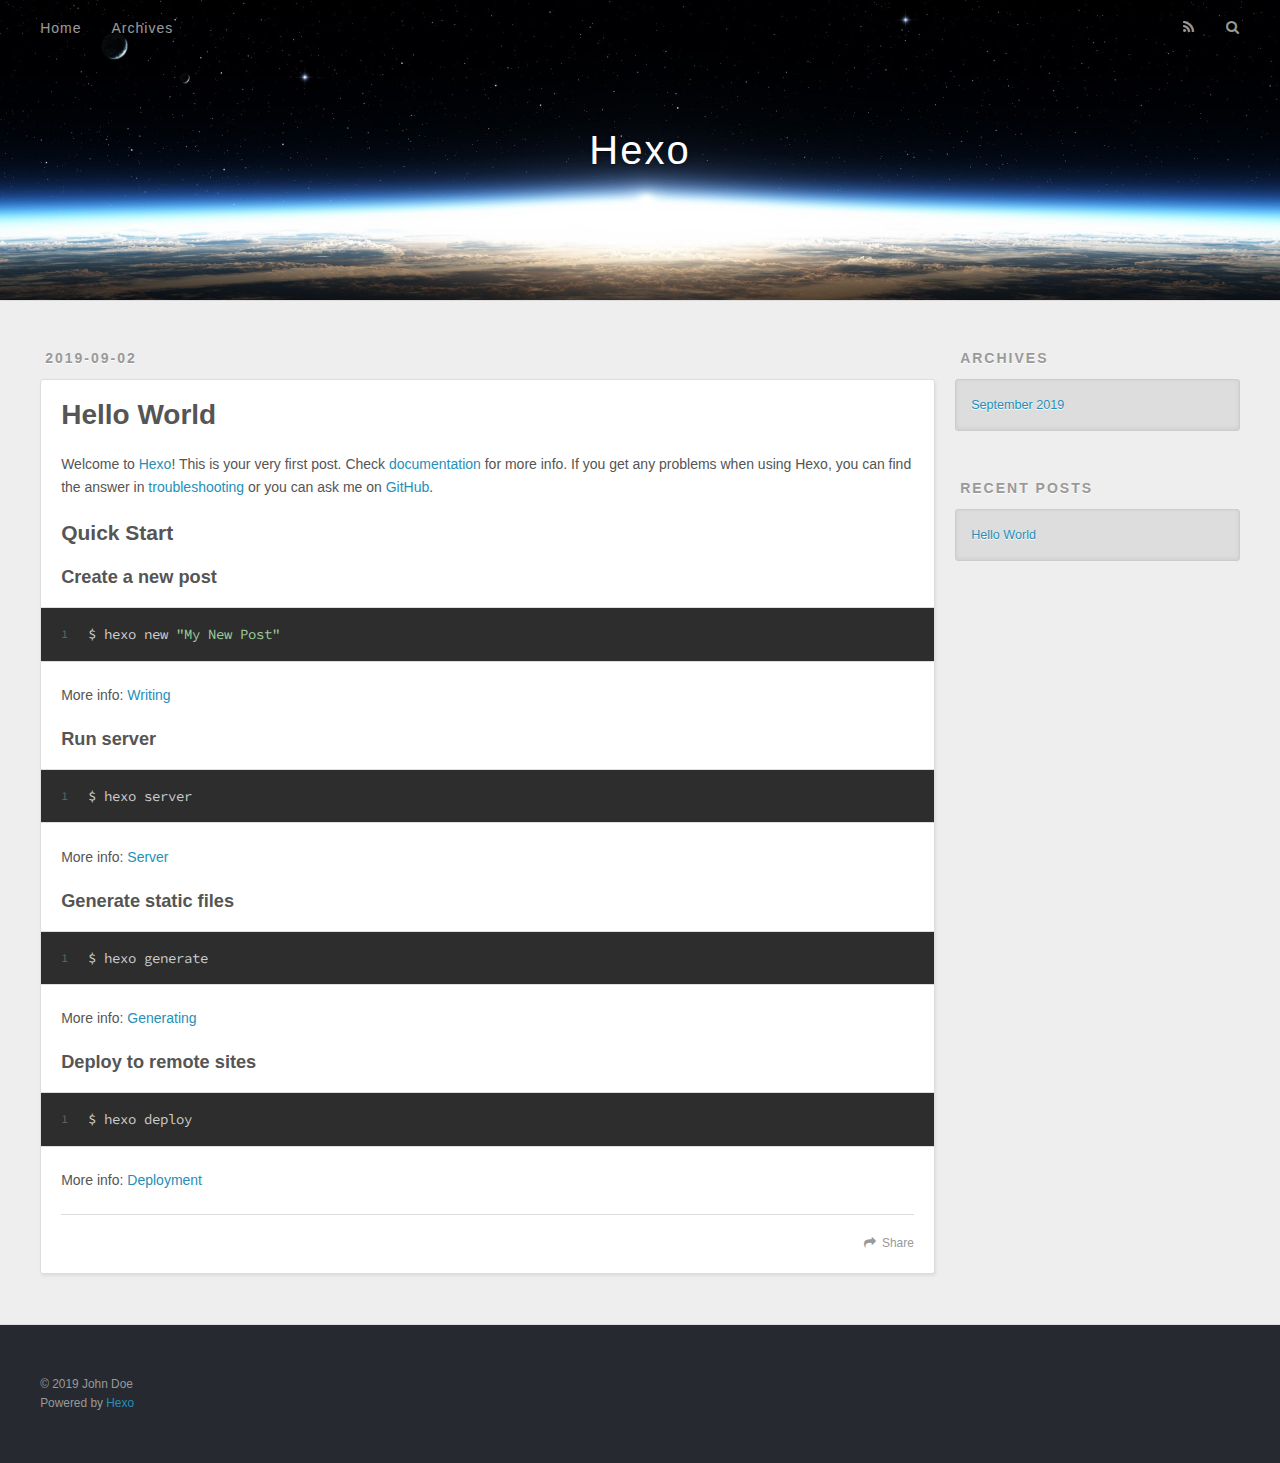
==== index.html @ 30948c0e "Site updated: 2019-09-02 19:49:23" ====
<!DOCTYPE html>
<html>
<head><meta name="generator" content="Hexo 3.9.0">
  <meta charset="utf-8">
  

  
  <title>Hexo</title>
  <meta name="viewport" content="width=device-width, initial-scale=1, maximum-scale=1">
  <meta property="og:type" content="website">
<meta property="og:title" content="Hexo">
<meta property="og:url" content="http://yoursite.com/index.html">
<meta property="og:site_name" content="Hexo">
<meta property="og:locale" content="en">
<meta name="twitter:card" content="summary">
<meta name="twitter:title" content="Hexo">
  
    <link rel="alternate" href="/atom.xml" title="Hexo" type="application/atom+xml">
  
  
    <link rel="icon" href="/favicon.png">
  
  
    <link href="//fonts.googleapis.com/css?family=Source+Code+Pro" rel="stylesheet" type="text/css">
  
  <link rel="stylesheet" href="/css/style.css">
</head>
</html>
<body>
  <div id="container">
    <div id="wrap">
      <header id="header">
  <div id="banner"></div>
  <div id="header-outer" class="outer">
    <div id="header-title" class="inner">
      <h1 id="logo-wrap">
        <a href="/" id="logo">Hexo</a>
      </h1>
      
    </div>
    <div id="header-inner" class="inner">
      <nav id="main-nav">
        <a id="main-nav-toggle" class="nav-icon"></a>
        
          <a class="main-nav-link" href="/">Home</a>
        
          <a class="main-nav-link" href="/archives">Archives</a>
        
      </nav>
      <nav id="sub-nav">
        
          <a id="nav-rss-link" class="nav-icon" href="/atom.xml" title="RSS Feed"></a>
        
        <a id="nav-search-btn" class="nav-icon" title="Search"></a>
      </nav>
      <div id="search-form-wrap">
        <form action="//google.com/search" method="get" accept-charset="UTF-8" class="search-form"><input type="search" name="q" class="search-form-input" placeholder="Search"><button type="submit" class="search-form-submit">&#xF002;</button><input type="hidden" name="sitesearch" value="http://yoursite.com"></form>
      </div>
    </div>
  </div>
</header>
      <div class="outer">
        <section id="main">
  
    <article id="post-hello-world" class="article article-type-post" itemscope itemprop="blogPost">
  <div class="article-meta">
    <a href="/2019/09/02/hello-world/" class="article-date">
  <time datetime="2019-09-02T10:36:34.438Z" itemprop="datePublished">2019-09-02</time>
</a>
    
  </div>
  <div class="article-inner">
    
    
      <header class="article-header">
        
  
    <h1 itemprop="name">
      <a class="article-title" href="/2019/09/02/hello-world/">Hello World</a>
    </h1>
  

      </header>
    
    <div class="article-entry" itemprop="articleBody">
      
        <p>Welcome to <a href="https://hexo.io/" target="_blank" rel="noopener">Hexo</a>! This is your very first post. Check <a href="https://hexo.io/docs/" target="_blank" rel="noopener">documentation</a> for more info. If you get any problems when using Hexo, you can find the answer in <a href="https://hexo.io/docs/troubleshooting.html" target="_blank" rel="noopener">troubleshooting</a> or you can ask me on <a href="https://github.com/hexojs/hexo/issues" target="_blank" rel="noopener">GitHub</a>.</p>
<h2 id="Quick-Start"><a href="#Quick-Start" class="headerlink" title="Quick Start"></a>Quick Start</h2><h3 id="Create-a-new-post"><a href="#Create-a-new-post" class="headerlink" title="Create a new post"></a>Create a new post</h3><figure class="highlight bash"><table><tr><td class="gutter"><pre><span class="line">1</span><br></pre></td><td class="code"><pre><span class="line">$ hexo new <span class="string">"My New Post"</span></span><br></pre></td></tr></table></figure>

<p>More info: <a href="https://hexo.io/docs/writing.html" target="_blank" rel="noopener">Writing</a></p>
<h3 id="Run-server"><a href="#Run-server" class="headerlink" title="Run server"></a>Run server</h3><figure class="highlight bash"><table><tr><td class="gutter"><pre><span class="line">1</span><br></pre></td><td class="code"><pre><span class="line">$ hexo server</span><br></pre></td></tr></table></figure>

<p>More info: <a href="https://hexo.io/docs/server.html" target="_blank" rel="noopener">Server</a></p>
<h3 id="Generate-static-files"><a href="#Generate-static-files" class="headerlink" title="Generate static files"></a>Generate static files</h3><figure class="highlight bash"><table><tr><td class="gutter"><pre><span class="line">1</span><br></pre></td><td class="code"><pre><span class="line">$ hexo generate</span><br></pre></td></tr></table></figure>

<p>More info: <a href="https://hexo.io/docs/generating.html" target="_blank" rel="noopener">Generating</a></p>
<h3 id="Deploy-to-remote-sites"><a href="#Deploy-to-remote-sites" class="headerlink" title="Deploy to remote sites"></a>Deploy to remote sites</h3><figure class="highlight bash"><table><tr><td class="gutter"><pre><span class="line">1</span><br></pre></td><td class="code"><pre><span class="line">$ hexo deploy</span><br></pre></td></tr></table></figure>

<p>More info: <a href="https://hexo.io/docs/deployment.html" target="_blank" rel="noopener">Deployment</a></p>

      
    </div>
    <footer class="article-footer">
      <a data-url="http://yoursite.com/2019/09/02/hello-world/" data-id="ck02cckjl0000vgx8vgovdiu9" class="article-share-link">Share</a>
      
      
    </footer>
  </div>
  
</article>


  


</section>
        
          <aside id="sidebar">
  
    

  
    

  
    
  
    
  <div class="widget-wrap">
    <h3 class="widget-title">Archives</h3>
    <div class="widget">
      <ul class="archive-list"><li class="archive-list-item"><a class="archive-list-link" href="/archives/2019/09/">September 2019</a></li></ul>
    </div>
  </div>


  
    
  <div class="widget-wrap">
    <h3 class="widget-title">Recent Posts</h3>
    <div class="widget">
      <ul>
        
          <li>
            <a href="/2019/09/02/hello-world/">Hello World</a>
          </li>
        
      </ul>
    </div>
  </div>

  
</aside>
        
      </div>
      <footer id="footer">
  
  <div class="outer">
    <div id="footer-info" class="inner">
      &copy; 2019 John Doe<br>
      Powered by <a href="http://hexo.io/" target="_blank">Hexo</a>
    </div>
  </div>
</footer>
    </div>
    <nav id="mobile-nav">
  
    <a href="/" class="mobile-nav-link">Home</a>
  
    <a href="/archives" class="mobile-nav-link">Archives</a>
  
</nav>
    

<script src="//ajax.googleapis.com/ajax/libs/jquery/2.0.3/jquery.min.js"></script>


  <link rel="stylesheet" href="/fancybox/jquery.fancybox.css">
  <script src="/fancybox/jquery.fancybox.pack.js"></script>


<script src="/js/script.js"></script>



  </div>
</body>
</html>
---- css/style.css ----
body {
  width: 100%;
}
body:before,
body:after {
  content: "";
  display: table;
}
body:after {
  clear: both;
}
html,
body,
div,
span,
applet,
object,
iframe,
h1,
h2,
h3,
h4,
h5,
h6,
p,
blockquote,
pre,
a,
abbr,
acronym,
address,
big,
cite,
code,
del,
dfn,
em,
img,
ins,
kbd,
q,
s,
samp,
small,
strike,
strong,
sub,
sup,
tt,
var,
dl,
dt,
dd,
ol,
ul,
li,
fieldset,
form,
label,
legend,
table,
caption,
tbody,
tfoot,
thead,
tr,
th,
td {
  margin: 0;
  padding: 0;
  border: 0;
  outline: 0;
  font-weight: inherit;
  font-style: inherit;
  font-family: inherit;
  font-size: 100%;
  vertical-align: baseline;
}
body {
  line-height: 1;
  color: #000;
  background: #fff;
}
ol,
ul {
  list-style: none;
}
table {
  border-collapse: separate;
  border-spacing: 0;
  vertical-align: middle;
}
caption,
th,
td {
  text-align: left;
  font-weight: normal;
  vertical-align: middle;
}
a img {
  border: none;
}
input,
button {
  margin: 0;
  padding: 0;
}
input::-moz-focus-inner,
button::-moz-focus-inner {
  border: 0;
  padding: 0;
}
@font-face {
  font-family: FontAwesome;
  font-style: normal;
  font-weight: normal;
  src: url("fonts/fontawesome-webfont.eot?v=#4.0.3");
  src: url("fonts/fontawesome-webfont.eot?#iefix&v=#4.0.3") format("embedded-opentype"), url("fonts/fontawesome-webfont.woff?v=#4.0.3") format("woff"), url("fonts/fontawesome-webfont.ttf?v=#4.0.3") format("truetype"), url("fonts/fontawesome-webfont.svg#fontawesomeregular?v=#4.0.3") format("svg");
}
html,
body,
#container {
  height: 100%;
}
body {
  background: #eee;
  font: 14px -apple-system, BlinkMacSystemFont, "Segoe UI", "Roboto", "Oxygen", "Ubuntu", "Cantarell", "Fira Sans", "Droid Sans", "Helvetica Neue", sans-serif;
  -webkit-text-size-adjust: 100%;
}
.outer {
  max-width: 1220px;
  margin: 0 auto;
  padding: 0 20px;
}
.outer:before,
.outer:after {
  content: "";
  display: table;
}
.outer:after {
  clear: both;
}
.inner {
  display: inline;
  float: left;
  width: 98.33333333333333%;
  margin: 0 0.833333333333333%;
}
.left,
.alignleft {
  float: left;
}
.right,
.alignright {
  float: right;
}
.clear {
  clear: both;
}
#container {
  position: relative;
}
.mobile-nav-on {
  overflow: hidden;
}
#wrap {
  height: 100%;
  width: 100%;
  position: absolute;
  top: 0;
  left: 0;
  -webkit-transition: 0.2s ease-out;
  -moz-transition: 0.2s ease-out;
  -ms-transition: 0.2s ease-out;
  transition: 0.2s ease-out;
  z-index: 1;
  background: #eee;
}
.mobile-nav-on #wrap {
  left: 280px;
}
@media screen and (min-width: 768px) {
  #main {
    display: inline;
    float: left;
    width: 73.33333333333333%;
    margin: 0 0.833333333333333%;
  }
}
.article-date,
.article-category-link,
.archive-year,
.widget-title {
  text-decoration: none;
  text-transform: uppercase;
  letter-spacing: 2px;
  color: #999;
  margin-bottom: 1em;
  margin-left: 5px;
  line-height: 1em;
  text-shadow: 0 1px #fff;
  font-weight: bold;
}
.article-inner,
.archive-article-inner {
  background: #fff;
  -webkit-box-shadow: 1px 2px 3px #ddd;
  box-shadow: 1px 2px 3px #ddd;
  border: 1px solid #ddd;
  border-radius: 3px;
}
.article-entry h1,
.widget h1 {
  font-size: 2em;
}
.article-entry h2,
.widget h2 {
  font-size: 1.5em;
}
.article-entry h3,
.widget h3 {
  font-size: 1.3em;
}
.article-entry h4,
.widget h4 {
  font-size: 1.2em;
}
.article-entry h5,
.widget h5 {
  font-size: 1em;
}
.article-entry h6,
.widget h6 {
  font-size: 1em;
  color: #999;
}
.article-entry hr,
.widget hr {
  border: 1px dashed #ddd;
}
.article-entry strong,
.widget strong {
  font-weight: bold;
}
.article-entry em,
.widget em,
.article-entry cite,
.widget cite {
  font-style: italic;
}
.article-entry sup,
.widget sup,
.article-entry sub,
.widget sub {
  font-size: 0.75em;
  line-height: 0;
  position: relative;
  vertical-align: baseline;
}
.article-entry sup,
.widget sup {
  top: -0.5em;
}
.article-entry sub,
.widget sub {
  bottom: -0.2em;
}
.article-entry small,
.widget small {
  font-size: 0.85em;
}
.article-entry acronym,
.widget acronym,
.article-entry abbr,
.widget abbr {
  border-bottom: 1px dotted;
}
.article-entry ul,
.widget ul,
.article-entry ol,
.widget ol,
.article-entry dl,
.widget dl {
  margin: 0 20px;
  line-height: 1.6em;
}
.article-entry ul ul,
.widget ul ul,
.article-entry ol ul,
.widget ol ul,
.article-entry ul ol,
.widget ul ol,
.article-entry ol ol,
.widget ol ol {
  margin-top: 0;
  margin-bottom: 0;
}
.article-entry ul,
.widget ul {
  list-style: disc;
}
.article-entry ol,
.widget ol {
  list-style: decimal;
}
.article-entry dt,
.widget dt {
  font-weight: bold;
}
#header {
  height: 300px;
  position: relative;
  border-bottom: 1px solid #ddd;
}
#header:before,
#header:after {
  content: "";
  position: absolute;
  left: 0;
  right: 0;
  height: 40px;
}
#header:before {
  top: 0;
  background: -webkit-linear-gradient(rgba(0,0,0,0.2), transparent);
  background: -moz-linear-gradient(rgba(0,0,0,0.2), transparent);
  background: -ms-linear-gradient(rgba(0,0,0,0.2), transparent);
  background: linear-gradient(rgba(0,0,0,0.2), transparent);
}
#header:after {
  bottom: 0;
  background: -webkit-linear-gradient(transparent, rgba(0,0,0,0.2));
  background: -moz-linear-gradient(transparent, rgba(0,0,0,0.2));
  background: -ms-linear-gradient(transparent, rgba(0,0,0,0.2));
  background: linear-gradient(transparent, rgba(0,0,0,0.2));
}
#header-outer {
  height: 100%;
  position: relative;
}
#header-inner {
  position: relative;
  overflow: hidden;
}
#banner {
  position: absolute;
  top: 0;
  left: 0;
  width: 100%;
  height: 100%;
  background: url("images/banner.jpg") center #000;
  -webkit-background-size: cover;
  -moz-background-size: cover;
  background-size: cover;
  z-index: -1;
}
#header-title {
  text-align: center;
  height: 40px;
  position: absolute;
  top: 50%;
  left: 0;
  margin-top: -20px;
}
#logo,
#subtitle {
  text-decoration: none;
  color: #fff;
  font-weight: 300;
  text-shadow: 0 1px 4px rgba(0,0,0,0.3);
}
#logo {
  font-size: 40px;
  line-height: 40px;
  letter-spacing: 2px;
}
#subtitle {
  font-size: 16px;
  line-height: 16px;
  letter-spacing: 1px;
}
#subtitle-wrap {
  margin-top: 16px;
}
#main-nav {
  float: left;
  margin-left: -15px;
}
.nav-icon,
.main-nav-link {
  float: left;
  color: #fff;
  opacity: 0.6;
  text-decoration: none;
  text-shadow: 0 1px rgba(0,0,0,0.2);
  -webkit-transition: opacity 0.2s;
  -moz-transition: opacity 0.2s;
  -ms-transition: opacity 0.2s;
  transition: opacity 0.2s;
  display: block;
  padding: 20px 15px;
}
.nav-icon:hover,
.main-nav-link:hover {
  opacity: 1;
}
.nav-icon {
  font-family: FontAwesome;
  text-align: center;
  font-size: 14px;
  width: 14px;
  height: 14px;
  padding: 20px 15px;
  position: relative;
  cursor: pointer;
}
.main-nav-link {
  font-weight: 300;
  letter-spacing: 1px;
}
@media screen and (max-width: 479px) {
  .main-nav-link {
    display: none;
  }
}
#main-nav-toggle {
  display: none;
}
#main-nav-toggle:before {
  content: "\f0c9";
}
@media screen and (max-width: 479px) {
  #main-nav-toggle {
    display: block;
  }
}
#sub-nav {
  float: right;
  margin-right: -15px;
}
#nav-rss-link:before {
  content: "\f09e";
}
#nav-search-btn:before {
  content: "\f002";
}
#search-form-wrap {
  position: absolute;
  top: 15px;
  width: 150px;
  height: 30px;
  right: -150px;
  opacity: 0;
  -webkit-transition: 0.2s ease-out;
  -moz-transition: 0.2s ease-out;
  -ms-transition: 0.2s ease-out;
  transition: 0.2s ease-out;
}
#search-form-wrap.on {
  opacity: 1;
  right: 0;
}
@media screen and (max-width: 479px) {
  #search-form-wrap {
    width: 100%;
    right: -100%;
  }
}
.search-form {
  position: absolute;
  top: 0;
  left: 0;
  right: 0;
  background: #fff;
  padding: 5px 15px;
  border-radius: 15px;
  -webkit-box-shadow: 0 0 10px rgba(0,0,0,0.3);
  box-shadow: 0 0 10px rgba(0,0,0,0.3);
}
.search-form-input {
  border: none;
  background: none;
  color: #555;
  width: 100%;
  font: 13px -apple-system, BlinkMacSystemFont, "Segoe UI", "Roboto", "Oxygen", "Ubuntu", "Cantarell", "Fira Sans", "Droid Sans", "Helvetica Neue", sans-serif;
  outline: none;
}
.search-form-input::-webkit-search-results-decoration,
.search-form-input::-webkit-search-cancel-button {
  -webkit-appearance: none;
}
.search-form-submit {
  position: absolute;
  top: 50%;
  right: 10px;
  margin-top: -7px;
  font: 13px FontAwesome;
  border: none;
  background: none;
  color: #bbb;
  cursor: pointer;
}
.search-form-submit:hover,
.search-form-submit:focus {
  color: #777;
}
.article {
  margin: 50px 0;
}
.article-inner {
  overflow: hidden;
}
.article-meta:before,
.article-meta:after {
  content: "";
  display: table;
}
.article-meta:after {
  clear: both;
}
.article-date {
  float: left;
}
.article-category {
  float: left;
  line-height: 1em;
  color: #ccc;
  text-shadow: 0 1px #fff;
  margin-left: 8px;
}
.article-category:before {
  content: "\2022";
}
.article-category-link {
  margin: 0 12px 1em;
}
.article-header {
  padding: 20px 20px 0;
}
.article-title {
  text-decoration: none;
  font-size: 2em;
  font-weight: bold;
  color: #555;
  line-height: 1.1em;
  -webkit-transition: color 0.2s;
  -moz-transition: color 0.2s;
  -ms-transition: color 0.2s;
  transition: color 0.2s;
}
a.article-title:hover {
  color: #258fb8;
}
.article-entry {
  color: #555;
  padding: 0 20px;
}
.article-entry:before,
.article-entry:after {
  content: "";
  display: table;
}
.article-entry:after {
  clear: both;
}
.article-entry p,
.article-entry table {
  line-height: 1.6em;
  margin: 1.6em 0;
}
.article-entry h1,
.article-entry h2,
.article-entry h3,
.article-entry h4,
.article-entry h5,
.article-entry h6 {
  font-weight: bold;
}
.article-entry h1,
.article-entry h2,
.article-entry h3,
.article-entry h4,
.article-entry h5,
.article-entry h6 {
  line-height: 1.1em;
  margin: 1.1em 0;
}
.article-entry a {
  color: #258fb8;
  text-decoration: none;
}
.article-entry a:hover {
  text-decoration: underline;
}
.article-entry ul,
.article-entry ol,
.article-entry dl {
  margin-top: 1.6em;
  margin-bottom: 1.6em;
}
.article-entry img,
.article-entry video {
  max-width: 100%;
  height: auto;
  display: block;
  margin: auto;
}
.article-entry iframe {
  border: none;
}
.article-entry table {
  width: 100%;
  border-collapse: collapse;
  border-spacing: 0;
}
.article-entry th {
  font-weight: bold;
  border-bottom: 3px solid #ddd;
  padding-bottom: 0.5em;
}
.article-entry td {
  border-bottom: 1px solid #ddd;
  padding: 10px 0;
}
.article-entry blockquote {
  font-family: Georgia, "Times New Roman", serif;
  font-size: 1.4em;
  margin: 1.6em 20px;
  text-align: center;
}
.article-entry blockquote footer {
  font-size: 14px;
  margin: 1.6em 0;
  font-family: -apple-system, BlinkMacSystemFont, "Segoe UI", "Roboto", "Oxygen", "Ubuntu", "Cantarell", "Fira Sans", "Droid Sans", "Helvetica Neue", sans-serif;
}
.article-entry blockquote footer cite:before {
  content: "—";
  padding: 0 0.5em;
}
.article-entry .pullquote {
  text-align: left;
  width: 45%;
  margin: 0;
}
.article-entry .pullquote.left {
  margin-left: 0.5em;
  margin-right: 1em;
}
.article-entry .pullquote.right {
  margin-right: 0.5em;
  margin-left: 1em;
}
.article-entry .caption {
  color: #999;
  display: block;
  font-size: 0.9em;
  margin-top: 0.5em;
  position: relative;
  text-align: center;
}
.article-entry .video-container {
  position: relative;
  padding-top: 56.25%;
  height: 0;
  overflow: hidden;
}
.article-entry .video-container iframe,
.article-entry .video-container object,
.article-entry .video-container embed {
  position: absolute;
  top: 0;
  left: 0;
  width: 100%;
  height: 100%;
  margin-top: 0;
}
.article-more-link a {
  display: inline-block;
  line-height: 1em;
  padding: 6px 15px;
  border-radius: 15px;
  background: #eee;
  color: #999;
  text-shadow: 0 1px #fff;
  text-decoration: none;
}
.article-more-link a:hover {
  background: #258fb8;
  color: #fff;
  text-decoration: none;
  text-shadow: 0 1px #1e7293;
}
.article-footer {
  font-size: 0.85em;
  line-height: 1.6em;
  border-top: 1px solid #ddd;
  padding-top: 1.6em;
  margin: 0 20px 20px;
}
.article-footer:before,
.article-footer:after {
  content: "";
  display: table;
}
.article-footer:after {
  clear: both;
}
.article-footer a {
  color: #999;
  text-decoration: none;
}
.article-footer a:hover {
  color: #555;
}
.article-tag-list-item {
  float: left;
  margin-right: 10px;
}
.article-tag-list-link:before {
  content: "#";
}
.article-comment-link {
  float: right;
}
.article-comment-link:before {
  content: "\f075";
  font-family: FontAwesome;
  padding-right: 8px;
}
.article-share-link {
  cursor: pointer;
  float: right;
  margin-left: 20px;
}
.article-share-link:before {
  content: "\f064";
  font-family: FontAwesome;
  padding-right: 6px;
}
#article-nav {
  position: relative;
}
#article-nav:before,
#article-nav:after {
  content: "";
  display: table;
}
#article-nav:after {
  clear: both;
}
@media screen and (min-width: 768px) {
  #article-nav {
    margin: 50px 0;
  }
  #article-nav:before {
    width: 8px;
    height: 8px;
    position: absolute;
    top: 50%;
    left: 50%;
    margin-top: -4px;
    margin-left: -4px;
    content: "";
    border-radius: 50%;
    background: #ddd;
    -webkit-box-shadow: 0 1px 2px #fff;
    box-shadow: 0 1px 2px #fff;
  }
}
.article-nav-link-wrap {
  text-decoration: none;
  text-shadow: 0 1px #fff;
  color: #999;
  -webkit-box-sizing: border-box;
  -moz-box-sizing: border-box;
  box-sizing: border-box;
  margin-top: 50px;
  text-align: center;
  display: block;
}
.article-nav-link-wrap:hover {
  color: #555;
}
@media screen and (min-width: 768px) {
  .article-nav-link-wrap {
    width: 50%;
    margin-top: 0;
  }
}
@media screen and (min-width: 768px) {
  #article-nav-newer {
    float: left;
    text-align: right;
    padding-right: 20px;
  }
}
@media screen and (min-width: 768px) {
  #article-nav-older {
    float: right;
    text-align: left;
    padding-left: 20px;
  }
}
.article-nav-caption {
  text-transform: uppercase;
  letter-spacing: 2px;
  color: #ddd;
  line-height: 1em;
  font-weight: bold;
}
#article-nav-newer .article-nav-caption {
  margin-right: -2px;
}
.article-nav-title {
  font-size: 0.85em;
  line-height: 1.6em;
  margin-top: 0.5em;
}
.article-share-box {
  position: absolute;
  display: none;
  background: #fff;
  -webkit-box-shadow: 1px 2px 10px rgba(0,0,0,0.2);
  box-shadow: 1px 2px 10px rgba(0,0,0,0.2);
  border-radius: 3px;
  margin-left: -145px;
  overflow: hidden;
  z-index: 1;
}
.article-share-box.on {
  display: block;
}
.article-share-input {
  width: 100%;
  background: none;
  -webkit-box-sizing: border-box;
  -moz-box-sizing: border-box;
  box-sizing: border-box;
  font: 14px -apple-system, BlinkMacSystemFont, "Segoe UI", "Roboto", "Oxygen", "Ubuntu", "Cantarell", "Fira Sans", "Droid Sans", "Helvetica Neue", sans-serif;
  padding: 0 15px;
  color: #555;
  outline: none;
  border: 1px solid #ddd;
  border-radius: 3px 3px 0 0;
  height: 36px;
  line-height: 36px;
}
.article-share-links {
  background: #eee;
}
.article-share-links:before,
.article-share-links:after {
  content: "";
  display: table;
}
.article-share-links:after {
  clear: both;
}
.article-share-twitter,
.article-share-facebook,
.article-share-pinterest,
.article-share-google {
  width: 50px;
  height: 36px;
  display: block;
  float: left;
  position: relative;
  color: #999;
  text-shadow: 0 1px #fff;
}
.article-share-twitter:before,
.article-share-facebook:before,
.article-share-pinterest:before,
.article-share-google:before {
  font-size: 20px;
  font-family: FontAwesome;
  width: 20px;
  height: 20px;
  position: absolute;
  top: 50%;
  left: 50%;
  margin-top: -10px;
  margin-left: -10px;
  text-align: center;
}
.article-share-twitter:hover,
.article-share-facebook:hover,
.article-share-pinterest:hover,
.article-share-google:hover {
  color: #fff;
}
.article-share-twitter:before {
  content: "\f099";
}
.article-share-twitter:hover {
  background: #00aced;
  text-shadow: 0 1px #008abe;
}
.article-share-facebook:before {
  content: "\f09a";
}
.article-share-facebook:hover {
  background: #3b5998;
  text-shadow: 0 1px #2f477a;
}
.article-share-pinterest:before {
  content: "\f0d2";
}
.article-share-pinterest:hover {
  background: #cb2027;
  text-shadow: 0 1px #a21a1f;
}
.article-share-google:before {
  content: "\f0d5";
}
.article-share-google:hover {
  background: #dd4b39;
  text-shadow: 0 1px #be3221;
}
.article-gallery {
  background: #000;
  position: relative;
}
.article-gallery-photos {
  position: relative;
  overflow: hidden;
}
.article-gallery-img {
  display: none;
  max-width: 100%;
}
.article-gallery-img:first-child {
  display: block;
}
.article-gallery-img.loaded {
  position: absolute;
  display: block;
}
.article-gallery-img img {
  display: block;
  max-width: 100%;
  margin: 0 auto;
}
#comments {
  background: #fff;
  -webkit-box-shadow: 1px 2px 3px #ddd;
  box-shadow: 1px 2px 3px #ddd;
  padding: 20px;
  border: 1px solid #ddd;
  border-radius: 3px;
  margin: 50px 0;
}
#comments a {
  color: #258fb8;
}
.archives-wrap {
  margin: 50px 0;
}
.archives:before,
.archives:after {
  content: "";
  display: table;
}
.archives:after {
  clear: both;
}
.archive-year-wrap {
  margin-bottom: 1em;
}
.archives {
  -webkit-column-gap: 10px;
  -moz-column-gap: 10px;
  column-gap: 10px;
}
@media screen and (min-width: 480px) and (max-width: 767px) {
  .archives {
    -webkit-column-count: 2;
    -moz-column-count: 2;
    column-count: 2;
  }
}
@media screen and (min-width: 768px) {
  .archives {
    -webkit-column-count: 3;
    -moz-column-count: 3;
    column-count: 3;
  }
}
.archive-article {
  -webkit-column-break-inside: avoid;
  page-break-inside: avoid;
  overflow: hidden;
  break-inside: avoid-column;
}
.archive-article-inner {
  padding: 10px;
  margin-bottom: 15px;
}
.archive-article-title {
  text-decoration: none;
  font-weight: bold;
  color: #555;
  -webkit-transition: color 0.2s;
  -moz-transition: color 0.2s;
  -ms-transition: color 0.2s;
  transition: color 0.2s;
  line-height: 1.6em;
}
.archive-article-title:hover {
  color: #258fb8;
}
.archive-article-footer {
  margin-top: 1em;
}
.archive-article-date {
  color: #999;
  text-decoration: none;
  font-size: 0.85em;
  line-height: 1em;
  margin-bottom: 0.5em;
  display: block;
}
#page-nav {
  margin: 50px auto;
  background: #fff;
  -webkit-box-shadow: 1px 2px 3px #ddd;
  box-shadow: 1px 2px 3px #ddd;
  border: 1px solid #ddd;
  border-radius: 3px;
  text-align: center;
  color: #999;
  overflow: hidden;
}
#page-nav:before,
#page-nav:after {
  content: "";
  display: table;
}
#page-nav:after {
  clear: both;
}
#page-nav a,
#page-nav span {
  padding: 10px 20px;
  line-height: 1;
  height: 2ex;
}
#page-nav a {
  color: #999;
  text-decoration: none;
}
#page-nav a:hover {
  background: #999;
  color: #fff;
}
#page-nav .prev {
  float: left;
}
#page-nav .next {
  float: right;
}
#page-nav .page-number {
  display: inline-block;
}
@media screen and (max-width: 479px) {
  #page-nav .page-number {
    display: none;
  }
}
#page-nav .current {
  color: #555;
  font-weight: bold;
}
#page-nav .space {
  color: #ddd;
}
#footer {
  background: #262a30;
  padding: 50px 0;
  border-top: 1px solid #ddd;
  color: #999;
}
#footer a {
  color: #258fb8;
  text-decoration: none;
}
#footer a:hover {
  text-decoration: underline;
}
#footer-info {
  line-height: 1.6em;
  font-size: 0.85em;
}
.article-entry pre,
.article-entry .highlight {
  background: #2d2d2d;
  margin: 0 -20px;
  padding: 15px 20px;
  border-style: solid;
  border-color: #ddd;
  border-width: 1px 0;
  overflow: auto;
  color: #ccc;
  line-height: 22.400000000000002px;
}
.article-entry .highlight .gutter pre,
.article-entry .gist .gist-file .gist-data .line-numbers {
  color: #666;
  font-size: 0.85em;
}
.article-entry pre,
.article-entry code {
  font-family: "Source Code Pro", Consolas, Monaco, Menlo, Consolas, monospace;
}
.article-entry code {
  background: #eee;
  text-shadow: 0 1px #fff;
  padding: 0 0.3em;
}
.article-entry pre code {
  background: none;
  text-shadow: none;
  padding: 0;
}
.article-entry .highlight pre {
  border: none;
  margin: 0;
  padding: 0;
}
.article-entry .highlight table {
  margin: 0;
  width: auto;
}
.article-entry .highlight td {
  border: none;
  padding: 0;
}
.article-entry .highlight figcaption {
  font-size: 0.85em;
  color: #999;
  line-height: 1em;
  margin-bottom: 1em;
}
.article-entry .highlight figcaption:before,
.article-entry .highlight figcaption:after {
  content: "";
  display: table;
}
.article-entry .highlight figcaption:after {
  clear: both;
}
.article-entry .highlight figcaption a {
  float: right;
}
.article-entry .highlight .gutter pre {
  text-align: right;
  padding-right: 20px;
}
.article-entry .highlight .line {
  height: 22.400000000000002px;
}
.article-entry .highlight .line.marked {
  background: #515151;
}
.article-entry .gist {
  margin: 0 -20px;
  border-style: solid;
  border-color: #ddd;
  border-width: 1px 0;
  background: #2d2d2d;
  padding: 15px 20px 15px 0;
}
.article-entry .gist .gist-file {
  border: none;
  font-family: "Source Code Pro", Consolas, Monaco, Menlo, Consolas, monospace;
  margin: 0;
}
.article-entry .gist .gist-file .gist-data {
  background: none;
  border: none;
}
.article-entry .gist .gist-file .gist-data .line-numbers {
  background: none;
  border: none;
  padding: 0 20px 0 0;
}
.article-entry .gist .gist-file .gist-data .line-data {
  padding: 0 !important;
}
.article-entry .gist .gist-file .highlight {
  margin: 0;
  padding: 0;
  border: none;
}
.article-entry .gist .gist-file .gist-meta {
  background: #2d2d2d;
  color: #999;
  font: 0.85em -apple-system, BlinkMacSystemFont, "Segoe UI", "Roboto", "Oxygen", "Ubuntu", "Cantarell", "Fira Sans", "Droid Sans", "Helvetica Neue", sans-serif;
  text-shadow: 0 0;
  padding: 0;
  margin-top: 1em;
  margin-left: 20px;
}
.article-entry .gist .gist-file .gist-meta a {
  color: #258fb8;
  font-weight: normal;
}
.article-entry .gist .gist-file .gist-meta a:hover {
  text-decoration: underline;
}
pre .comment,
pre .title {
  color: #999;
}
pre .variable,
pre .attribute,
pre .tag,
pre .regexp,
pre .ruby .constant,
pre .xml .tag .title,
pre .xml .pi,
pre .xml .doctype,
pre .html .doctype,
pre .css .id,
pre .css .class,
pre .css .pseudo {
  color: #f2777a;
}
pre .number,
pre .preprocessor,
pre .built_in,
pre .literal,
pre .params,
pre .constant {
  color: #f99157;
}
pre .class,
pre .ruby .class .title,
pre .css .rules .attribute {
  color: #9c9;
}
pre .string,
pre .value,
pre .inheritance,
pre .header,
pre .ruby .symbol,
pre .xml .cdata {
  color: #9c9;
}
pre .css .hexcolor {
  color: #6cc;
}
pre .function,
pre .python .decorator,
pre .python .title,
pre .ruby .function .title,
pre .ruby .title .keyword,
pre .perl .sub,
pre .javascript .title,
pre .coffeescript .title {
  color: #69c;
}
pre .keyword,
pre .javascript .function {
  color: #c9c;
}
@media screen and (max-width: 479px) {
  #mobile-nav {
    position: absolute;
    top: 0;
    left: 0;
    width: 280px;
    height: 100%;
    background: #191919;
    border-right: 1px solid #fff;
  }
}
@media screen and (max-width: 479px) {
  .mobile-nav-link {
    display: block;
    color: #999;
    text-decoration: none;
    padding: 15px 20px;
    font-weight: bold;
  }
  .mobile-nav-link:hover {
    color: #fff;
  }
}
@media screen and (min-width: 768px) {
  #sidebar {
    display: inline;
    float: left;
    width: 23.333333333333332%;
    margin: 0 0.833333333333333%;
  }
}
.widget-wrap {
  margin: 50px 0;
}
.widget {
  color: #777;
  text-shadow: 0 1px #fff;
  background: #ddd;
  -webkit-box-shadow: 0 -1px 4px #ccc inset;
  box-shadow: 0 -1px 4px #ccc inset;
  border: 1px solid #ccc;
  padding: 15px;
  border-radius: 3px;
}
.widget a {
  color: #258fb8;
  text-decoration: none;
}
.widget a:hover {
  text-decoration: underline;
}
.widget ul ul,
.widget ol ul,
.widget dl ul,
.widget ul ol,
.widget ol ol,
.widget dl ol,
.widget ul dl,
.widget ol dl,
.widget dl dl {
  margin-left: 15px;
  list-style: disc;
}
.widget {
  line-height: 1.6em;
  word-wrap: break-word;
  font-size: 0.9em;
}
.widget ul,
.widget ol {
  list-style: none;
  margin: 0;
}
.widget ul ul,
.widget ol ul,
.widget ul ol,
.widget ol ol {
  margin: 0 20px;
}
.widget ul ul,
.widget ol ul {
  list-style: disc;
}
.widget ul ol,
.widget ol ol {
  list-style: decimal;
}
.category-list-count,
.tag-list-count,
.archive-list-count {
  padding-left: 5px;
  color: #999;
  font-size: 0.85em;
}
.category-list-count:before,
.tag-list-count:before,
.archive-list-count:before {
  content: "(";
}
.category-list-count:after,
.tag-list-count:after,
.archive-list-count:after {
  content: ")";
}
.tagcloud a {
  margin-right: 5px;
  display: inline-block;
}
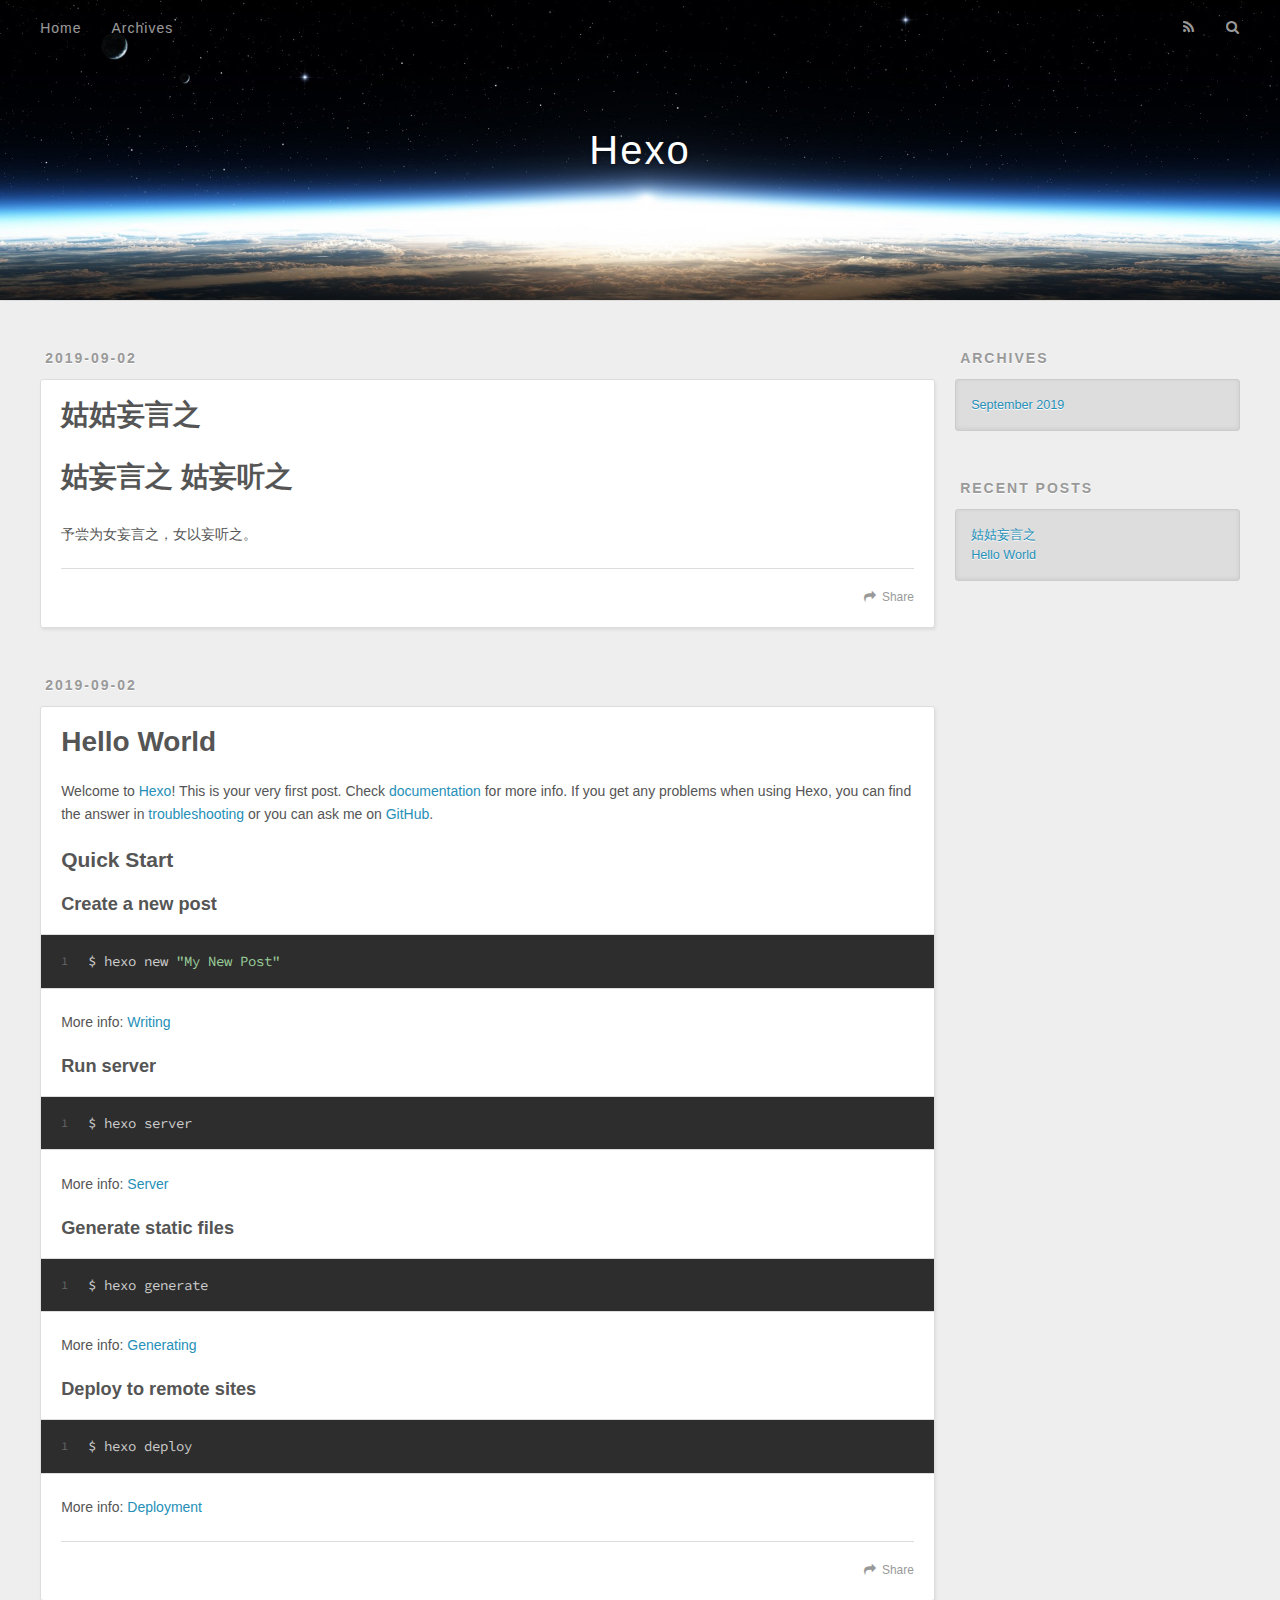
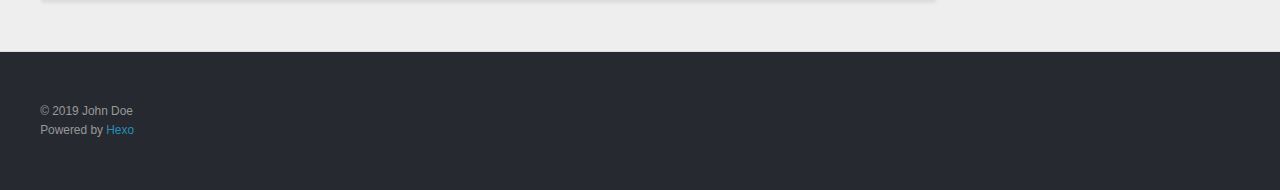
==== commit a3eae63d: "Site updated: 2019-09-02 20:06:50" ====
--- a/index.html
+++ b/index.html
@@ -62,6 +62,43 @@
       <div class="outer">
         <section id="main">
   
+    <article id="post-姑妄言之" class="article article-type-post" itemscope itemprop="blogPost">
+  <div class="article-meta">
+    <a href="/2019/09/02/姑妄言之/" class="article-date">
+  <time datetime="2019-09-02T12:02:52.000Z" itemprop="datePublished">2019-09-02</time>
+</a>
+    
+  </div>
+  <div class="article-inner">
+    
+    
+      <header class="article-header">
+        
+  
+    <h1 itemprop="name">
+      <a class="article-title" href="/2019/09/02/姑妄言之/">姑姑妄言之</a>
+    </h1>
+  
+
+      </header>
+    
+    <div class="article-entry" itemprop="articleBody">
+      
+        <h1 id="姑妄言之-姑妄听之"><a href="#姑妄言之-姑妄听之" class="headerlink" title="姑妄言之  姑妄听之"></a>姑妄言之  姑妄听之</h1><p>予尝为女妄言之，女以妄听之。</p>
+
+      
+    </div>
+    <footer class="article-footer">
+      <a data-url="http://yoursite.com/2019/09/02/姑妄言之/" data-id="ck02cxjp80000fgx8veef3lpn" class="article-share-link">Share</a>
+      
+      
+    </footer>
+  </div>
+  
+</article>
+
+
+  
     <article id="post-hello-world" class="article article-type-post" itemscope itemprop="blogPost">
   <div class="article-meta">
     <a href="/2019/09/02/hello-world/" class="article-date">
@@ -101,7 +138,7 @@
       
     </div>
     <footer class="article-footer">
-      <a data-url="http://yoursite.com/2019/09/02/hello-world/" data-id="ck02cckjl0000vgx8vgovdiu9" class="article-share-link">Share</a>
+      <a data-url="http://yoursite.com/2019/09/02/hello-world/" data-id="ck02cwwos000050x815o8wq23" class="article-share-link">Share</a>
       
       
     </footer>
@@ -142,6 +179,10 @@
       <ul>
         
           <li>
+            <a href="/2019/09/02/姑妄言之/">姑姑妄言之</a>
+          </li>
+        
+          <li>
             <a href="/2019/09/02/hello-world/">Hello World</a>
           </li>
         
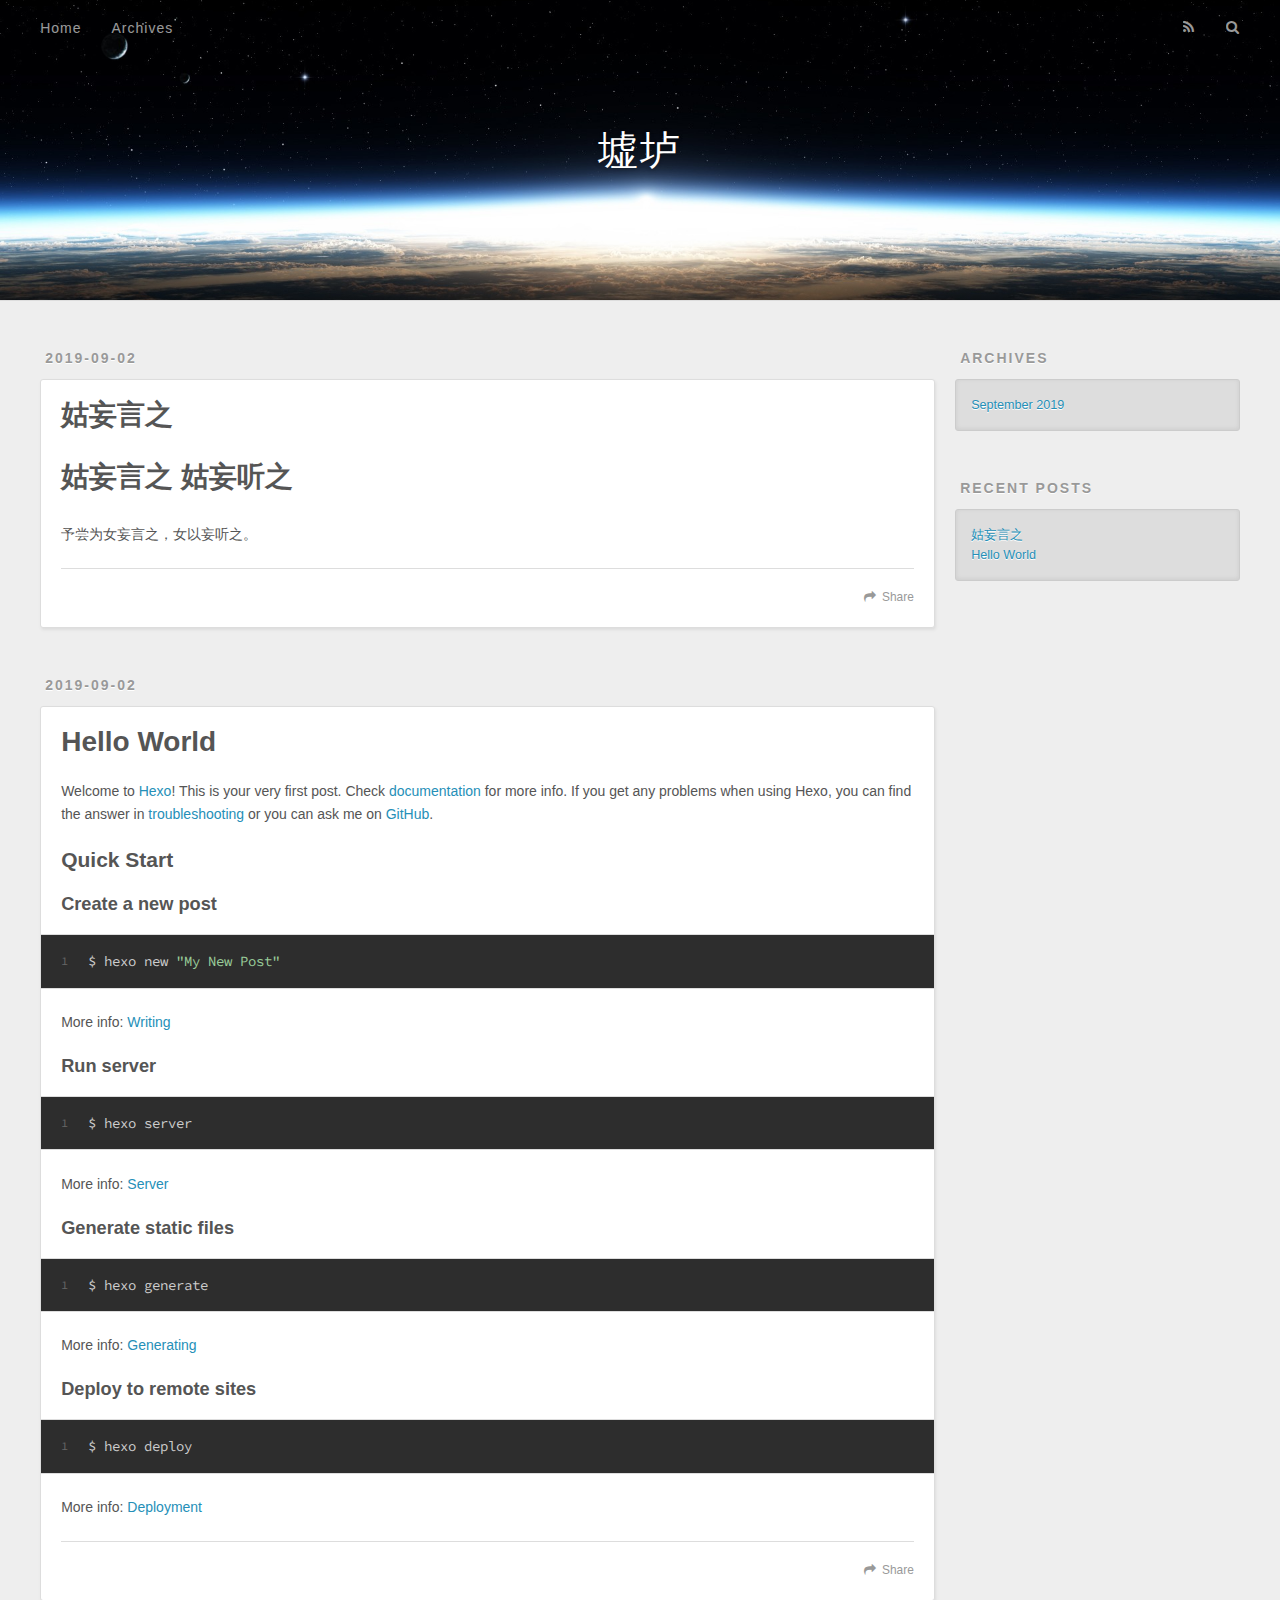
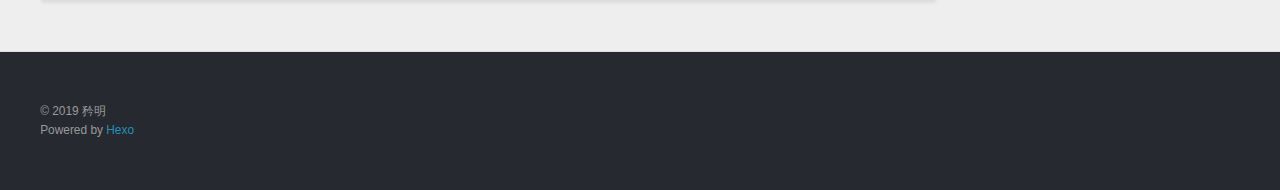
==== commit 8ebf7301: "Site updated: 2019-09-11 09:10:16" ====
--- a/index.html
+++ b/index.html
@@ -5,17 +5,17 @@
   
 
   
-  <title>Hexo</title>
+  <title>墟垆</title>
   <meta name="viewport" content="width=device-width, initial-scale=1, maximum-scale=1">
   <meta property="og:type" content="website">
-<meta property="og:title" content="Hexo">
+<meta property="og:title" content="墟垆">
 <meta property="og:url" content="http://yoursite.com/index.html">
-<meta property="og:site_name" content="Hexo">
+<meta property="og:site_name" content="墟垆">
 <meta property="og:locale" content="en">
 <meta name="twitter:card" content="summary">
-<meta name="twitter:title" content="Hexo">
-  
-    <link rel="alternate" href="/atom.xml" title="Hexo" type="application/atom+xml">
+<meta name="twitter:title" content="墟垆">
+  
+    <link rel="alternate" href="/atom.xml" title="墟垆" type="application/atom+xml">
   
   
     <link rel="icon" href="/favicon.png">
@@ -34,7 +34,7 @@
   <div id="header-outer" class="outer">
     <div id="header-title" class="inner">
       <h1 id="logo-wrap">
-        <a href="/" id="logo">Hexo</a>
+        <a href="/" id="logo">墟垆</a>
       </h1>
       
     </div>
@@ -76,7 +76,7 @@
         
   
     <h1 itemprop="name">
-      <a class="article-title" href="/2019/09/02/姑妄言之/">姑姑妄言之</a>
+      <a class="article-title" href="/2019/09/02/姑妄言之/">姑妄言之</a>
     </h1>
   
 
@@ -89,7 +89,7 @@
       
     </div>
     <footer class="article-footer">
-      <a data-url="http://yoursite.com/2019/09/02/姑妄言之/" data-id="ck02cxjp80000fgx8veef3lpn" class="article-share-link">Share</a>
+      <a data-url="http://yoursite.com/2019/09/02/姑妄言之/" data-id="ck0ekh5aj000004x86aq0qb37" class="article-share-link">Share</a>
       
       
     </footer>
@@ -138,7 +138,7 @@
       
     </div>
     <footer class="article-footer">
-      <a data-url="http://yoursite.com/2019/09/02/hello-world/" data-id="ck02cwwos000050x815o8wq23" class="article-share-link">Share</a>
+      <a data-url="http://yoursite.com/2019/09/02/hello-world/" data-id="ck0ekh5bs000104x8cv4mgiar" class="article-share-link">Share</a>
       
       
     </footer>
@@ -179,7 +179,7 @@
       <ul>
         
           <li>
-            <a href="/2019/09/02/姑妄言之/">姑姑妄言之</a>
+            <a href="/2019/09/02/姑妄言之/">姑妄言之</a>
           </li>
         
           <li>
@@ -198,7 +198,7 @@
   
   <div class="outer">
     <div id="footer-info" class="inner">
-      &copy; 2019 John Doe<br>
+      &copy; 2019 矜明<br>
       Powered by <a href="http://hexo.io/" target="_blank">Hexo</a>
     </div>
   </div>
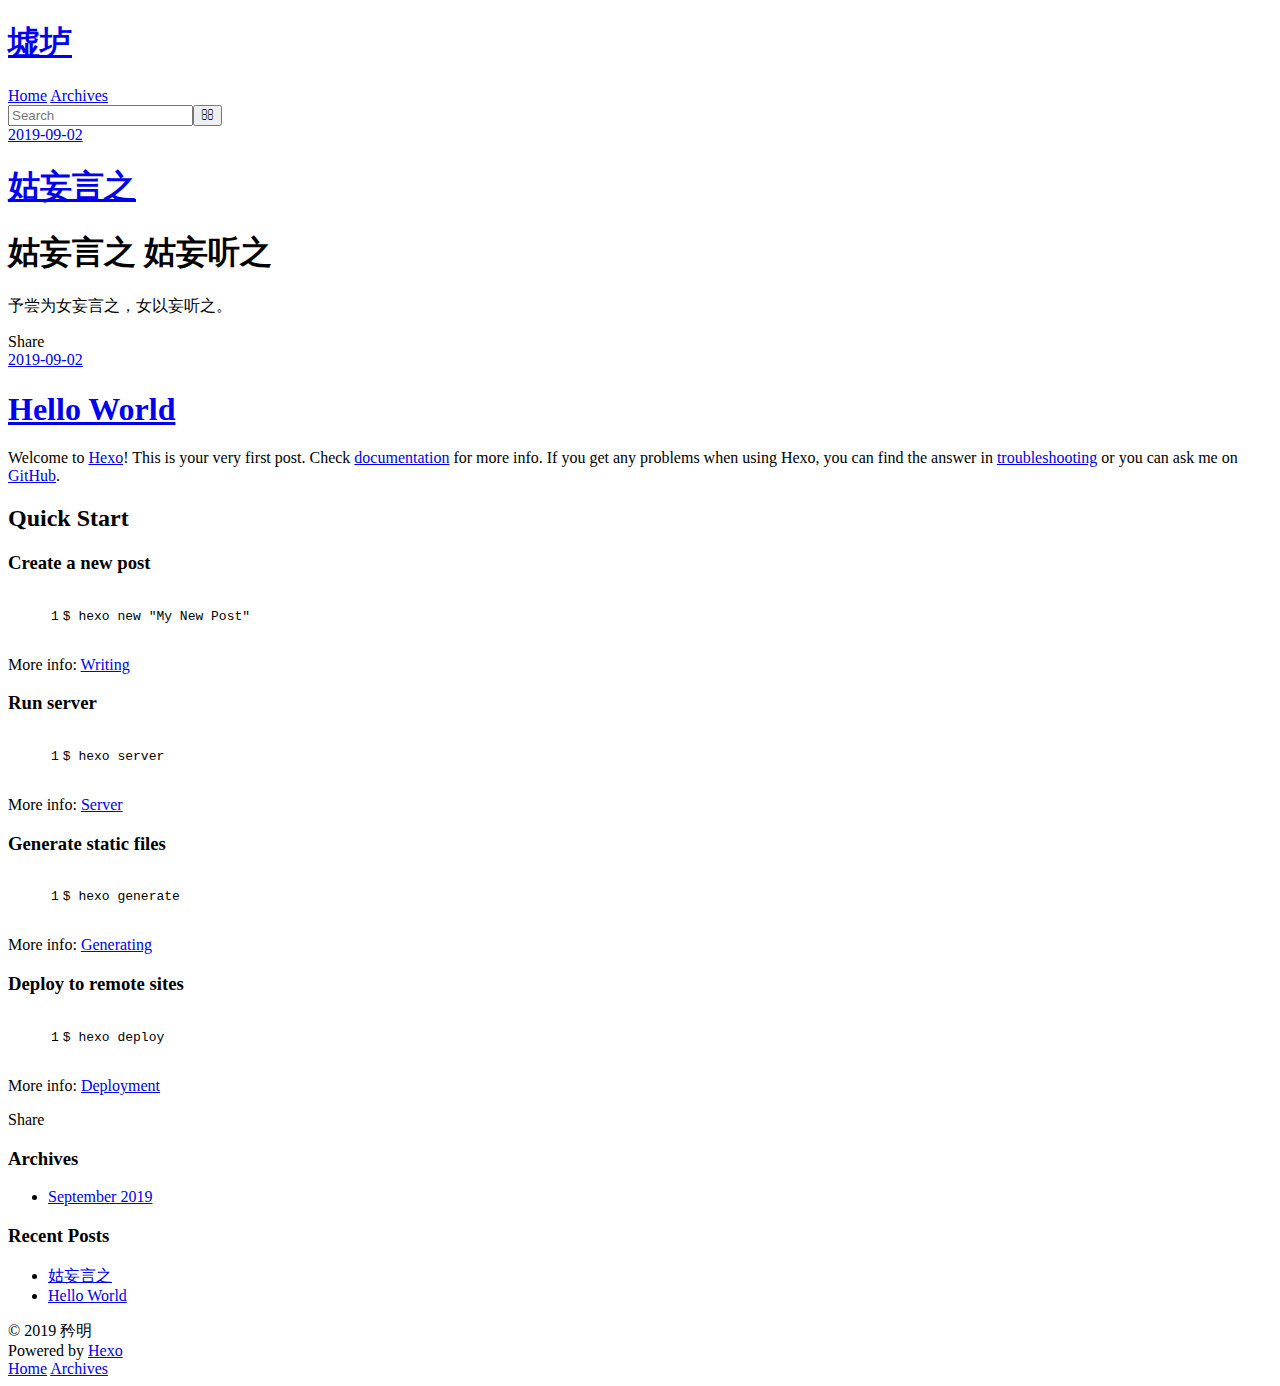
==== commit dce99310: "Site updated: 2019-09-11 09:20:35" ====
--- a/index.html
+++ b/index.html
@@ -9,13 +9,13 @@
   <meta name="viewport" content="width=device-width, initial-scale=1, maximum-scale=1">
   <meta property="og:type" content="website">
 <meta property="og:title" content="墟垆">
-<meta property="og:url" content="http://yoursite.com/index.html">
+<meta property="og:url" content="https://github.com/gxminl/xulu.github.io/child/index.html">
 <meta property="og:site_name" content="墟垆">
 <meta property="og:locale" content="en">
 <meta name="twitter:card" content="summary">
 <meta name="twitter:title" content="墟垆">
   
-    <link rel="alternate" href="/atom.xml" title="墟垆" type="application/atom+xml">
+    <link rel="alternate" href="/child/atom.xml" title="墟垆" type="application/atom+xml">
   
   
     <link rel="icon" href="/favicon.png">
@@ -23,7 +23,7 @@
   
     <link href="//fonts.googleapis.com/css?family=Source+Code+Pro" rel="stylesheet" type="text/css">
   
-  <link rel="stylesheet" href="/css/style.css">
+  <link rel="stylesheet" href="/child/css/style.css">
 </head>
 </html>
 <body>
@@ -34,7 +34,7 @@
   <div id="header-outer" class="outer">
     <div id="header-title" class="inner">
       <h1 id="logo-wrap">
-        <a href="/" id="logo">墟垆</a>
+        <a href="/child/" id="logo">墟垆</a>
       </h1>
       
     </div>
@@ -42,19 +42,19 @@
       <nav id="main-nav">
         <a id="main-nav-toggle" class="nav-icon"></a>
         
-          <a class="main-nav-link" href="/">Home</a>
-        
-          <a class="main-nav-link" href="/archives">Archives</a>
+          <a class="main-nav-link" href="/child/">Home</a>
+        
+          <a class="main-nav-link" href="/child/archives">Archives</a>
         
       </nav>
       <nav id="sub-nav">
         
-          <a id="nav-rss-link" class="nav-icon" href="/atom.xml" title="RSS Feed"></a>
+          <a id="nav-rss-link" class="nav-icon" href="/child/atom.xml" title="RSS Feed"></a>
         
         <a id="nav-search-btn" class="nav-icon" title="Search"></a>
       </nav>
       <div id="search-form-wrap">
-        <form action="//google.com/search" method="get" accept-charset="UTF-8" class="search-form"><input type="search" name="q" class="search-form-input" placeholder="Search"><button type="submit" class="search-form-submit">&#xF002;</button><input type="hidden" name="sitesearch" value="http://yoursite.com"></form>
+        <form action="//google.com/search" method="get" accept-charset="UTF-8" class="search-form"><input type="search" name="q" class="search-form-input" placeholder="Search"><button type="submit" class="search-form-submit">&#xF002;</button><input type="hidden" name="sitesearch" value="https://github.com/gxminl/xulu.github.io/child"></form>
       </div>
     </div>
   </div>
@@ -64,7 +64,7 @@
   
     <article id="post-姑妄言之" class="article article-type-post" itemscope itemprop="blogPost">
   <div class="article-meta">
-    <a href="/2019/09/02/姑妄言之/" class="article-date">
+    <a href="/child/2019/09/02/姑妄言之/" class="article-date">
   <time datetime="2019-09-02T12:02:52.000Z" itemprop="datePublished">2019-09-02</time>
 </a>
     
@@ -76,7 +76,7 @@
         
   
     <h1 itemprop="name">
-      <a class="article-title" href="/2019/09/02/姑妄言之/">姑妄言之</a>
+      <a class="article-title" href="/child/2019/09/02/姑妄言之/">姑妄言之</a>
     </h1>
   
 
@@ -89,7 +89,7 @@
       
     </div>
     <footer class="article-footer">
-      <a data-url="http://yoursite.com/2019/09/02/姑妄言之/" data-id="ck0ekh5aj000004x86aq0qb37" class="article-share-link">Share</a>
+      <a data-url="https://github.com/gxminl/xulu.github.io/child/2019/09/02/姑妄言之/" data-id="ck0ekuj4g000010x8f7938rjh" class="article-share-link">Share</a>
       
       
     </footer>
@@ -101,7 +101,7 @@
   
     <article id="post-hello-world" class="article article-type-post" itemscope itemprop="blogPost">
   <div class="article-meta">
-    <a href="/2019/09/02/hello-world/" class="article-date">
+    <a href="/child/2019/09/02/hello-world/" class="article-date">
   <time datetime="2019-09-02T10:36:34.438Z" itemprop="datePublished">2019-09-02</time>
 </a>
     
@@ -113,7 +113,7 @@
         
   
     <h1 itemprop="name">
-      <a class="article-title" href="/2019/09/02/hello-world/">Hello World</a>
+      <a class="article-title" href="/child/2019/09/02/hello-world/">Hello World</a>
     </h1>
   
 
@@ -121,7 +121,7 @@
     
     <div class="article-entry" itemprop="articleBody">
       
-        <p>Welcome to <a href="https://hexo.io/" target="_blank" rel="noopener">Hexo</a>! This is your very first post. Check <a href="https://hexo.io/docs/" target="_blank" rel="noopener">documentation</a> for more info. If you get any problems when using Hexo, you can find the answer in <a href="https://hexo.io/docs/troubleshooting.html" target="_blank" rel="noopener">troubleshooting</a> or you can ask me on <a href="https://github.com/hexojs/hexo/issues" target="_blank" rel="noopener">GitHub</a>.</p>
+        <p>Welcome to <a href="https://hexo.io/" target="_blank" rel="noopener">Hexo</a>! This is your very first post. Check <a href="https://hexo.io/docs/" target="_blank" rel="noopener">documentation</a> for more info. If you get any problems when using Hexo, you can find the answer in <a href="https://hexo.io/docs/troubleshooting.html" target="_blank" rel="noopener">troubleshooting</a> or you can ask me on <a href="https://github.com/hexojs/hexo/issues">GitHub</a>.</p>
 <h2 id="Quick-Start"><a href="#Quick-Start" class="headerlink" title="Quick Start"></a>Quick Start</h2><h3 id="Create-a-new-post"><a href="#Create-a-new-post" class="headerlink" title="Create a new post"></a>Create a new post</h3><figure class="highlight bash"><table><tr><td class="gutter"><pre><span class="line">1</span><br></pre></td><td class="code"><pre><span class="line">$ hexo new <span class="string">"My New Post"</span></span><br></pre></td></tr></table></figure>
 
 <p>More info: <a href="https://hexo.io/docs/writing.html" target="_blank" rel="noopener">Writing</a></p>
@@ -138,7 +138,7 @@
       
     </div>
     <footer class="article-footer">
-      <a data-url="http://yoursite.com/2019/09/02/hello-world/" data-id="ck0ekh5bs000104x8cv4mgiar" class="article-share-link">Share</a>
+      <a data-url="https://github.com/gxminl/xulu.github.io/child/2019/09/02/hello-world/" data-id="ck0ekuj4s000110x8z4j64zrn" class="article-share-link">Share</a>
       
       
     </footer>
@@ -166,7 +166,7 @@
   <div class="widget-wrap">
     <h3 class="widget-title">Archives</h3>
     <div class="widget">
-      <ul class="archive-list"><li class="archive-list-item"><a class="archive-list-link" href="/archives/2019/09/">September 2019</a></li></ul>
+      <ul class="archive-list"><li class="archive-list-item"><a class="archive-list-link" href="/child/archives/2019/09/">September 2019</a></li></ul>
     </div>
   </div>
 
@@ -179,11 +179,11 @@
       <ul>
         
           <li>
-            <a href="/2019/09/02/姑妄言之/">姑妄言之</a>
+            <a href="/child/2019/09/02/姑妄言之/">姑妄言之</a>
           </li>
         
           <li>
-            <a href="/2019/09/02/hello-world/">Hello World</a>
+            <a href="/child/2019/09/02/hello-world/">Hello World</a>
           </li>
         
       </ul>
@@ -206,9 +206,9 @@
     </div>
     <nav id="mobile-nav">
   
-    <a href="/" class="mobile-nav-link">Home</a>
-  
-    <a href="/archives" class="mobile-nav-link">Archives</a>
+    <a href="/child/" class="mobile-nav-link">Home</a>
+  
+    <a href="/child/archives" class="mobile-nav-link">Archives</a>
   
 </nav>
     
@@ -216,11 +216,11 @@
 <script src="//ajax.googleapis.com/ajax/libs/jquery/2.0.3/jquery.min.js"></script>
 
 
-  <link rel="stylesheet" href="/fancybox/jquery.fancybox.css">
-  <script src="/fancybox/jquery.fancybox.pack.js"></script>
-
-
-<script src="/js/script.js"></script>
+  <link rel="stylesheet" href="/child/fancybox/jquery.fancybox.css">
+  <script src="/child/fancybox/jquery.fancybox.pack.js"></script>
+
+
+<script src="/child/js/script.js"></script>
 
 
 
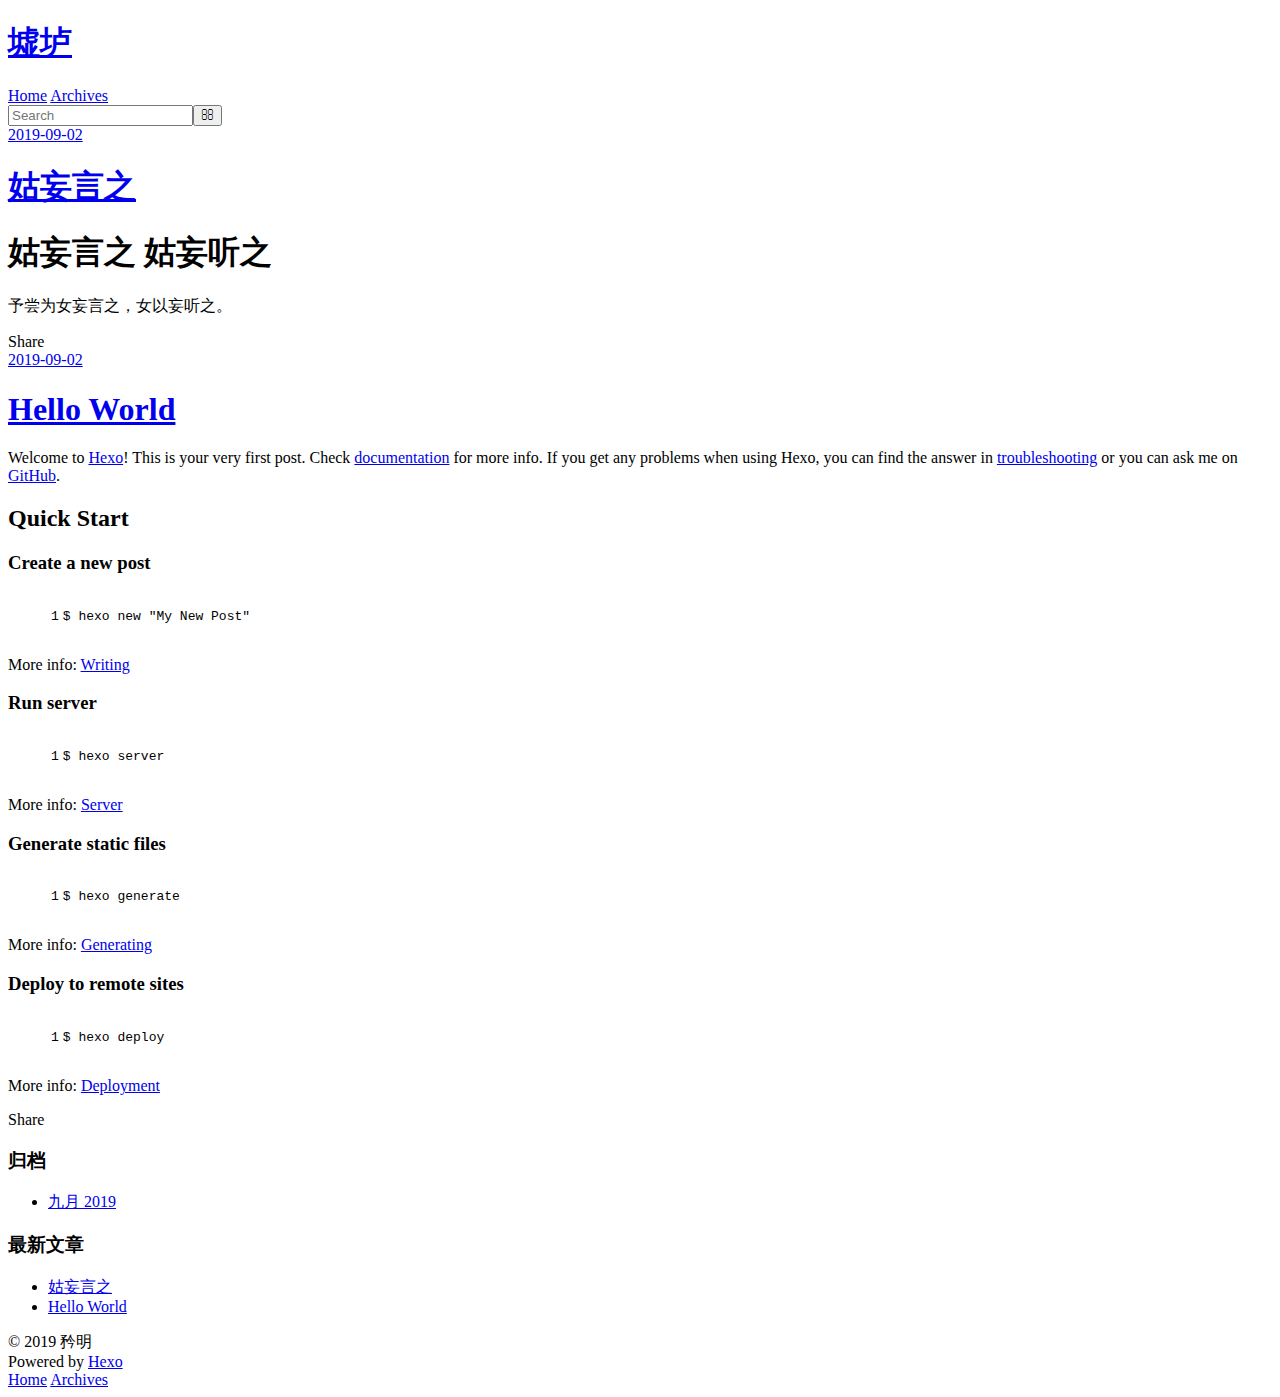
==== commit 52602316: "Site updated: 2019-09-11 09:33:01" ====
--- a/index.html
+++ b/index.html
@@ -9,13 +9,13 @@
   <meta name="viewport" content="width=device-width, initial-scale=1, maximum-scale=1">
   <meta property="og:type" content="website">
 <meta property="og:title" content="墟垆">
-<meta property="og:url" content="https://github.com/gxminl/xulu.github.io/child/index.html">
+<meta property="og:url" content="http://yoursite.com/index.html">
 <meta property="og:site_name" content="墟垆">
-<meta property="og:locale" content="en">
+<meta property="og:locale" content="zh-CN">
 <meta name="twitter:card" content="summary">
 <meta name="twitter:title" content="墟垆">
   
-    <link rel="alternate" href="/child/atom.xml" title="墟垆" type="application/atom+xml">
+    <link rel="alternate" href="/xulu.github.io/atom.xml" title="墟垆" type="application/atom+xml">
   
   
     <link rel="icon" href="/favicon.png">
@@ -23,7 +23,7 @@
   
     <link href="//fonts.googleapis.com/css?family=Source+Code+Pro" rel="stylesheet" type="text/css">
   
-  <link rel="stylesheet" href="/child/css/style.css">
+  <link rel="stylesheet" href="/xulu.github.io/css/style.css">
 </head>
 </html>
 <body>
@@ -34,7 +34,7 @@
   <div id="header-outer" class="outer">
     <div id="header-title" class="inner">
       <h1 id="logo-wrap">
-        <a href="/child/" id="logo">墟垆</a>
+        <a href="/xulu.github.io/" id="logo">墟垆</a>
       </h1>
       
     </div>
@@ -42,19 +42,19 @@
       <nav id="main-nav">
         <a id="main-nav-toggle" class="nav-icon"></a>
         
-          <a class="main-nav-link" href="/child/">Home</a>
-        
-          <a class="main-nav-link" href="/child/archives">Archives</a>
+          <a class="main-nav-link" href="/xulu.github.io/">Home</a>
+        
+          <a class="main-nav-link" href="/xulu.github.io/archives">Archives</a>
         
       </nav>
       <nav id="sub-nav">
         
-          <a id="nav-rss-link" class="nav-icon" href="/child/atom.xml" title="RSS Feed"></a>
-        
-        <a id="nav-search-btn" class="nav-icon" title="Search"></a>
+          <a id="nav-rss-link" class="nav-icon" href="/xulu.github.io/atom.xml" title="RSS Feed"></a>
+        
+        <a id="nav-search-btn" class="nav-icon" title="搜索"></a>
       </nav>
       <div id="search-form-wrap">
-        <form action="//google.com/search" method="get" accept-charset="UTF-8" class="search-form"><input type="search" name="q" class="search-form-input" placeholder="Search"><button type="submit" class="search-form-submit">&#xF002;</button><input type="hidden" name="sitesearch" value="https://github.com/gxminl/xulu.github.io/child"></form>
+        <form action="//google.com/search" method="get" accept-charset="UTF-8" class="search-form"><input type="search" name="q" class="search-form-input" placeholder="Search"><button type="submit" class="search-form-submit">&#xF002;</button><input type="hidden" name="sitesearch" value="http://yoursite.com"></form>
       </div>
     </div>
   </div>
@@ -64,7 +64,7 @@
   
     <article id="post-姑妄言之" class="article article-type-post" itemscope itemprop="blogPost">
   <div class="article-meta">
-    <a href="/child/2019/09/02/姑妄言之/" class="article-date">
+    <a href="/xulu.github.io/2019/09/02/姑妄言之/" class="article-date">
   <time datetime="2019-09-02T12:02:52.000Z" itemprop="datePublished">2019-09-02</time>
 </a>
     
@@ -76,7 +76,7 @@
         
   
     <h1 itemprop="name">
-      <a class="article-title" href="/child/2019/09/02/姑妄言之/">姑妄言之</a>
+      <a class="article-title" href="/xulu.github.io/2019/09/02/姑妄言之/">姑妄言之</a>
     </h1>
   
 
@@ -89,7 +89,7 @@
       
     </div>
     <footer class="article-footer">
-      <a data-url="https://github.com/gxminl/xulu.github.io/child/2019/09/02/姑妄言之/" data-id="ck0ekuj4g000010x8f7938rjh" class="article-share-link">Share</a>
+      <a data-url="http://yoursite.com/2019/09/02/姑妄言之/" data-id="ck0elahfn0001n4x8n3zf95dp" class="article-share-link">Share</a>
       
       
     </footer>
@@ -101,7 +101,7 @@
   
     <article id="post-hello-world" class="article article-type-post" itemscope itemprop="blogPost">
   <div class="article-meta">
-    <a href="/child/2019/09/02/hello-world/" class="article-date">
+    <a href="/xulu.github.io/2019/09/02/hello-world/" class="article-date">
   <time datetime="2019-09-02T10:36:34.438Z" itemprop="datePublished">2019-09-02</time>
 </a>
     
@@ -113,7 +113,7 @@
         
   
     <h1 itemprop="name">
-      <a class="article-title" href="/child/2019/09/02/hello-world/">Hello World</a>
+      <a class="article-title" href="/xulu.github.io/2019/09/02/hello-world/">Hello World</a>
     </h1>
   
 
@@ -121,7 +121,7 @@
     
     <div class="article-entry" itemprop="articleBody">
       
-        <p>Welcome to <a href="https://hexo.io/" target="_blank" rel="noopener">Hexo</a>! This is your very first post. Check <a href="https://hexo.io/docs/" target="_blank" rel="noopener">documentation</a> for more info. If you get any problems when using Hexo, you can find the answer in <a href="https://hexo.io/docs/troubleshooting.html" target="_blank" rel="noopener">troubleshooting</a> or you can ask me on <a href="https://github.com/hexojs/hexo/issues">GitHub</a>.</p>
+        <p>Welcome to <a href="https://hexo.io/" target="_blank" rel="noopener">Hexo</a>! This is your very first post. Check <a href="https://hexo.io/docs/" target="_blank" rel="noopener">documentation</a> for more info. If you get any problems when using Hexo, you can find the answer in <a href="https://hexo.io/docs/troubleshooting.html" target="_blank" rel="noopener">troubleshooting</a> or you can ask me on <a href="https://github.com/hexojs/hexo/issues" target="_blank" rel="noopener">GitHub</a>.</p>
 <h2 id="Quick-Start"><a href="#Quick-Start" class="headerlink" title="Quick Start"></a>Quick Start</h2><h3 id="Create-a-new-post"><a href="#Create-a-new-post" class="headerlink" title="Create a new post"></a>Create a new post</h3><figure class="highlight bash"><table><tr><td class="gutter"><pre><span class="line">1</span><br></pre></td><td class="code"><pre><span class="line">$ hexo new <span class="string">"My New Post"</span></span><br></pre></td></tr></table></figure>
 
 <p>More info: <a href="https://hexo.io/docs/writing.html" target="_blank" rel="noopener">Writing</a></p>
@@ -138,7 +138,7 @@
       
     </div>
     <footer class="article-footer">
-      <a data-url="https://github.com/gxminl/xulu.github.io/child/2019/09/02/hello-world/" data-id="ck0ekuj4s000110x8z4j64zrn" class="article-share-link">Share</a>
+      <a data-url="http://yoursite.com/2019/09/02/hello-world/" data-id="ck0elahf90000n4x8smwr4k44" class="article-share-link">Share</a>
       
       
     </footer>
@@ -164,9 +164,9 @@
   
     
   <div class="widget-wrap">
-    <h3 class="widget-title">Archives</h3>
+    <h3 class="widget-title">归档</h3>
     <div class="widget">
-      <ul class="archive-list"><li class="archive-list-item"><a class="archive-list-link" href="/child/archives/2019/09/">September 2019</a></li></ul>
+      <ul class="archive-list"><li class="archive-list-item"><a class="archive-list-link" href="/xulu.github.io/archives/2019/09/">九月 2019</a></li></ul>
     </div>
   </div>
 
@@ -174,16 +174,16 @@
   
     
   <div class="widget-wrap">
-    <h3 class="widget-title">Recent Posts</h3>
+    <h3 class="widget-title">最新文章</h3>
     <div class="widget">
       <ul>
         
           <li>
-            <a href="/child/2019/09/02/姑妄言之/">姑妄言之</a>
+            <a href="/xulu.github.io/2019/09/02/姑妄言之/">姑妄言之</a>
           </li>
         
           <li>
-            <a href="/child/2019/09/02/hello-world/">Hello World</a>
+            <a href="/xulu.github.io/2019/09/02/hello-world/">Hello World</a>
           </li>
         
       </ul>
@@ -206,9 +206,9 @@
     </div>
     <nav id="mobile-nav">
   
-    <a href="/child/" class="mobile-nav-link">Home</a>
-  
-    <a href="/child/archives" class="mobile-nav-link">Archives</a>
+    <a href="/xulu.github.io/" class="mobile-nav-link">Home</a>
+  
+    <a href="/xulu.github.io/archives" class="mobile-nav-link">Archives</a>
   
 </nav>
     
@@ -216,11 +216,11 @@
 <script src="//ajax.googleapis.com/ajax/libs/jquery/2.0.3/jquery.min.js"></script>
 
 
-  <link rel="stylesheet" href="/child/fancybox/jquery.fancybox.css">
-  <script src="/child/fancybox/jquery.fancybox.pack.js"></script>
-
-
-<script src="/child/js/script.js"></script>
+  <link rel="stylesheet" href="/xulu.github.io/fancybox/jquery.fancybox.css">
+  <script src="/xulu.github.io/fancybox/jquery.fancybox.pack.js"></script>
+
+
+<script src="/xulu.github.io/js/script.js"></script>
 
 
 
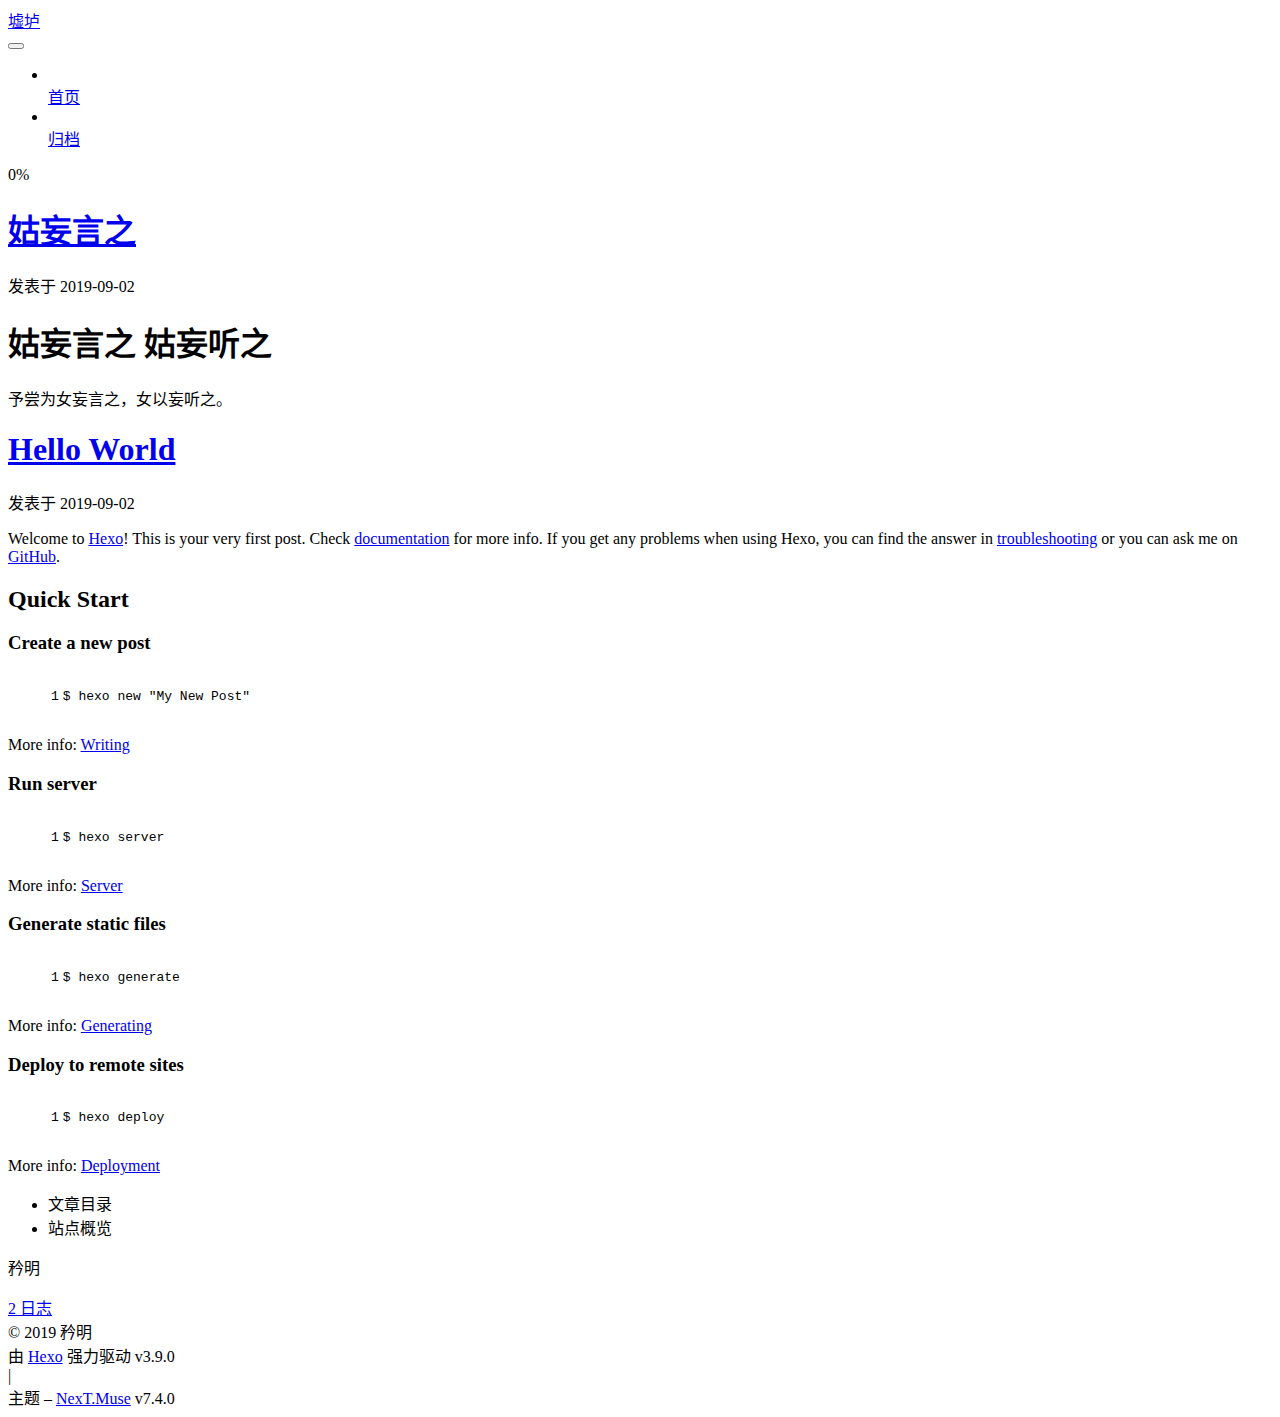
==== commit 536ca033: "Site updated: 2019-09-11 10:23:43" ====
--- a/index.html
+++ b/index.html
@@ -1,127 +1,313 @@
 <!DOCTYPE html>
-<html>
-<head><meta name="generator" content="Hexo 3.9.0">
-  <meta charset="utf-8">
-  
-
-  
-  <title>墟垆</title>
-  <meta name="viewport" content="width=device-width, initial-scale=1, maximum-scale=1">
+
+
+
+
+
+<html lang="zh-CN">
+<head>
+  <meta charset="UTF-8">
+<meta name="viewport" content="width=device-width, initial-scale=1, maximum-scale=2">
+<meta name="theme-color" content="#222">
+<meta name="generator" content="Hexo 3.9.0">
+  <link rel="apple-touch-icon" sizes="180x180" href="/xulu.github.io/images/apple-touch-icon-next.png?v=7.4.0">
+  <link rel="icon" type="image/png" sizes="32x32" href="/xulu.github.io/images/favicon-32x32-next.png?v=7.4.0">
+  <link rel="icon" type="image/png" sizes="16x16" href="/xulu.github.io/images/favicon-16x16-next.png?v=7.4.0">
+  <link rel="mask-icon" href="/xulu.github.io/images/logo.svg?v=7.4.0" color="#222">
+
+<link rel="stylesheet" href="/xulu.github.io/css/main.css?v=7.4.0">
+
+
+<link rel="stylesheet" href="/xulu.github.io/lib/font-awesome/css/font-awesome.min.css?v=4.7.0">
+
+
+<script id="hexo-configurations">
+  var NexT = window.NexT || {};
+  var CONFIG = {
+    root: '/xulu.github.io/',
+    scheme: 'Muse',
+    version: '7.4.0',
+    exturl: false,
+    sidebar: {"position":"left","display":"post","offset":12,"onmobile":false},
+    copycode: {"enable":false,"show_result":false,"style":null},
+    back2top: {"enable":true,"sidebar":false,"scrollpercent":false},
+    bookmark: {"enable":false,"color":"#222","save":"auto"},
+    fancybox: false,
+    mediumzoom: false,
+    lazyload: false,
+    pangu: false,
+    algolia: {
+      appID: '',
+      apiKey: '',
+      indexName: '',
+      hits: {"per_page":10},
+      labels: {"input_placeholder":"Search for Posts","hits_empty":"We didn't find any results for the search: ${query}","hits_stats":"${hits} results found in ${time} ms"}
+    },
+    localsearch: {"enable":false,"trigger":"auto","top_n_per_article":1,"unescape":false,"preload":false},
+    path: '',
+    motion: {"enable":true,"async":false,"transition":{"post_block":"fadeIn","post_header":"slideDownIn","post_body":"slideDownIn","coll_header":"slideLeftIn","sidebar":"slideUpIn"}},
+    translation: {
+      copy_button: '复制',
+      copy_success: '复制成功',
+      copy_failure: '复制失败'
+    },
+    sidebarPadding: 40
+  };
+</script>
+
   <meta property="og:type" content="website">
 <meta property="og:title" content="墟垆">
-<meta property="og:url" content="http://yoursite.com/index.html">
+<meta property="og:url" content="httpx://yoursite.com/index.html">
 <meta property="og:site_name" content="墟垆">
 <meta property="og:locale" content="zh-CN">
 <meta name="twitter:card" content="summary">
 <meta name="twitter:title" content="墟垆">
-  
-    <link rel="alternate" href="/xulu.github.io/atom.xml" title="墟垆" type="application/atom+xml">
-  
-  
-    <link rel="icon" href="/favicon.png">
-  
-  
-    <link href="//fonts.googleapis.com/css?family=Source+Code+Pro" rel="stylesheet" type="text/css">
-  
-  <link rel="stylesheet" href="/xulu.github.io/css/style.css">
+  <link rel="canonical" href="httpx://yoursite.com/">
+
+
+<script id="page-configurations">
+  // https://hexo.io/docs/variables.html
+  CONFIG.page = {
+    sidebar: "",
+    isHome: true,
+    isPost: false,
+    isPage: false,
+    isArchive: false
+  };
+</script>
+
+  <title>墟垆</title>
+  
+
+
+
+
+
+
+
+
+  <noscript>
+  <style>
+  .use-motion .brand,
+  .use-motion .menu-item,
+  .sidebar-inner,
+  .use-motion .post-block,
+  .use-motion .pagination,
+  .use-motion .comments,
+  .use-motion .post-header,
+  .use-motion .post-body,
+  .use-motion .collection-header { opacity: initial; }
+
+  .use-motion .logo,
+  .use-motion .site-title,
+  .use-motion .site-subtitle {
+    opacity: initial;
+    top: initial;
+  }
+
+  .use-motion .logo-line-before i { left: initial; }
+  .use-motion .logo-line-after i { right: initial; }
+  </style>
+</noscript>
+
 </head>
-</html>
-<body>
-  <div id="container">
-    <div id="wrap">
-      <header id="header">
-  <div id="banner"></div>
-  <div id="header-outer" class="outer">
-    <div id="header-title" class="inner">
-      <h1 id="logo-wrap">
-        <a href="/xulu.github.io/" id="logo">墟垆</a>
-      </h1>
-      
+
+<body itemscope itemtype="http://schema.org/WebPage" lang="zh-CN">
+  <div class="container use-motion">
+    <div class="headband"></div>
+
+    <header id="header" class="header" itemscope itemtype="http://schema.org/WPHeader">
+      <div class="header-inner"><div class="site-brand-container">
+  <div class="site-meta">
+
+    <div>
+      <a href="/xulu.github.io/" class="brand" rel="start">
+        <span class="logo-line-before"><i></i></span>
+        <span class="site-title">墟垆</span>
+        <span class="logo-line-after"><i></i></span>
+      </a>
     </div>
-    <div id="header-inner" class="inner">
-      <nav id="main-nav">
-        <a id="main-nav-toggle" class="nav-icon"></a>
-        
-          <a class="main-nav-link" href="/xulu.github.io/">Home</a>
-        
-          <a class="main-nav-link" href="/xulu.github.io/archives">Archives</a>
-        
-      </nav>
-      <nav id="sub-nav">
-        
-          <a id="nav-rss-link" class="nav-icon" href="/xulu.github.io/atom.xml" title="RSS Feed"></a>
-        
-        <a id="nav-search-btn" class="nav-icon" title="搜索"></a>
-      </nav>
-      <div id="search-form-wrap">
-        <form action="//google.com/search" method="get" accept-charset="UTF-8" class="search-form"><input type="search" name="q" class="search-form-input" placeholder="Search"><button type="submit" class="search-form-submit">&#xF002;</button><input type="hidden" name="sitesearch" value="http://yoursite.com"></form>
-      </div>
+  </div>
+
+  <div class="site-nav-toggle">
+    <button aria-label="切换导航栏">
+      <span class="btn-bar"></span>
+      <span class="btn-bar"></span>
+      <span class="btn-bar"></span>
+    </button>
+  </div>
+</div>
+
+
+<nav class="site-nav">
+  
+  <ul id="menu" class="menu">
+      
+      
+      
+        
+        <li class="menu-item menu-item-home">
+      
+    
+
+    <a href="/xulu.github.io/" rel="section"><i class="menu-item-icon fa fa-fw fa-home"></i> <br>首页</a>
+
+  </li>
+      
+      
+      
+        
+        <li class="menu-item menu-item-archives">
+      
+    
+
+    <a href="/xulu.github.io/archives/" rel="section"><i class="menu-item-icon fa fa-fw fa-archive"></i> <br>归档</a>
+
+  </li>
+  </ul>
+
+    
+
+</nav>
+</div>
+    </header>
+
+    
+  <div class="back-to-top">
+    <i class="fa fa-arrow-up"></i>
+    <span>0%</span>
+  </div>
+
+
+    <main id="main" class="main">
+      <div class="main-inner">
+        <div class="content-wrap">
+          <div id="content" class="content">
+            
+  <div id="posts" class="posts-expand">
+        <article itemscope itemtype="http://schema.org/Article">
+  
+  
+  
+  <div class="post-block home">
+    <link itemprop="mainEntityOfPage" href="httpx://yoursite.com/xulu.github.io/2019/09/02/姑妄言之/">
+
+    <span hidden itemprop="author" itemscope itemtype="http://schema.org/Person">
+      <meta itemprop="name" content="矜明">
+      <meta itemprop="description" content="">
+      <meta itemprop="image" content="/xulu.github.io/images/avatar.gif">
+    </span>
+
+    <span hidden itemprop="publisher" itemscope itemtype="http://schema.org/Organization">
+      <meta itemprop="name" content="墟垆">
+    </span>
+      <header class="post-header">
+        <h1 class="post-title" itemprop="name headline">
+            
+            <a href="/xulu.github.io/2019/09/02/姑妄言之/" class="post-title-link" itemprop="url">姑妄言之</a>
+          
+        </h1>
+
+        <div class="post-meta">
+            <span class="post-meta-item">
+              <span class="post-meta-item-icon">
+                <i class="fa fa-calendar-o"></i>
+              </span>
+              <span class="post-meta-item-text">发表于</span>
+
+              
+                
+              
+
+              <time title="创建时间：2019-09-02 20:02:52 / 修改时间：20:06:15" itemprop="dateCreated datePublished" datetime="2019-09-02T20:02:52+08:00">2019-09-02</time>
+            </span>
+          
+            
+
+            
+          
+
+          
+
+        </div>
+      </header>
+
+    
+    
+    
+    <div class="post-body" itemprop="articleBody">
+
+      
+          <h1 id="姑妄言之-姑妄听之"><a href="#姑妄言之-姑妄听之" class="headerlink" title="姑妄言之  姑妄听之"></a>姑妄言之  姑妄听之</h1><p>予尝为女妄言之，女以妄听之。</p>
+
+        
+      
     </div>
-  </div>
-</header>
-      <div class="outer">
-        <section id="main">
-  
-    <article id="post-姑妄言之" class="article article-type-post" itemscope itemprop="blogPost">
-  <div class="article-meta">
-    <a href="/xulu.github.io/2019/09/02/姑妄言之/" class="article-date">
-  <time datetime="2019-09-02T12:02:52.000Z" itemprop="datePublished">2019-09-02</time>
-</a>
-    
-  </div>
-  <div class="article-inner">
-    
-    
-      <header class="article-header">
-        
-  
-    <h1 itemprop="name">
-      <a class="article-title" href="/xulu.github.io/2019/09/02/姑妄言之/">姑妄言之</a>
-    </h1>
-  
-
+
+    
+    
+    
+      <footer class="post-footer">
+          <div class="post-eof"></div>
+        
+      </footer>
+  </div>
+  
+  
+  
+  </article>
+
+    
+        <article itemscope itemtype="http://schema.org/Article">
+  
+  
+  
+  <div class="post-block home">
+    <link itemprop="mainEntityOfPage" href="httpx://yoursite.com/xulu.github.io/2019/09/02/hello-world/">
+
+    <span hidden itemprop="author" itemscope itemtype="http://schema.org/Person">
+      <meta itemprop="name" content="矜明">
+      <meta itemprop="description" content="">
+      <meta itemprop="image" content="/xulu.github.io/images/avatar.gif">
+    </span>
+
+    <span hidden itemprop="publisher" itemscope itemtype="http://schema.org/Organization">
+      <meta itemprop="name" content="墟垆">
+    </span>
+      <header class="post-header">
+        <h1 class="post-title" itemprop="name headline">
+            
+            <a href="/xulu.github.io/2019/09/02/hello-world/" class="post-title-link" itemprop="url">Hello World</a>
+          
+        </h1>
+
+        <div class="post-meta">
+            <span class="post-meta-item">
+              <span class="post-meta-item-icon">
+                <i class="fa fa-calendar-o"></i>
+              </span>
+              <span class="post-meta-item-text">发表于</span>
+
+              
+                
+              
+
+              <time title="创建时间：2019-09-02 18:36:34" itemprop="dateCreated datePublished" datetime="2019-09-02T18:36:34+08:00">2019-09-02</time>
+            </span>
+          
+
+          
+
+        </div>
       </header>
-    
-    <div class="article-entry" itemprop="articleBody">
-      
-        <h1 id="姑妄言之-姑妄听之"><a href="#姑妄言之-姑妄听之" class="headerlink" title="姑妄言之  姑妄听之"></a>姑妄言之  姑妄听之</h1><p>予尝为女妄言之，女以妄听之。</p>
-
-      
-    </div>
-    <footer class="article-footer">
-      <a data-url="http://yoursite.com/2019/09/02/姑妄言之/" data-id="ck0elahfn0001n4x8n3zf95dp" class="article-share-link">Share</a>
-      
-      
-    </footer>
-  </div>
-  
-</article>
-
-
-  
-    <article id="post-hello-world" class="article article-type-post" itemscope itemprop="blogPost">
-  <div class="article-meta">
-    <a href="/xulu.github.io/2019/09/02/hello-world/" class="article-date">
-  <time datetime="2019-09-02T10:36:34.438Z" itemprop="datePublished">2019-09-02</time>
-</a>
-    
-  </div>
-  <div class="article-inner">
-    
-    
-      <header class="article-header">
-        
-  
-    <h1 itemprop="name">
-      <a class="article-title" href="/xulu.github.io/2019/09/02/hello-world/">Hello World</a>
-    </h1>
-  
-
-      </header>
-    
-    <div class="article-entry" itemprop="articleBody">
-      
-        <p>Welcome to <a href="https://hexo.io/" target="_blank" rel="noopener">Hexo</a>! This is your very first post. Check <a href="https://hexo.io/docs/" target="_blank" rel="noopener">documentation</a> for more info. If you get any problems when using Hexo, you can find the answer in <a href="https://hexo.io/docs/troubleshooting.html" target="_blank" rel="noopener">troubleshooting</a> or you can ask me on <a href="https://github.com/hexojs/hexo/issues" target="_blank" rel="noopener">GitHub</a>.</p>
+
+    
+    
+    
+    <div class="post-body" itemprop="articleBody">
+
+      
+          <p>Welcome to <a href="https://hexo.io/" target="_blank" rel="noopener">Hexo</a>! This is your very first post. Check <a href="https://hexo.io/docs/" target="_blank" rel="noopener">documentation</a> for more info. If you get any problems when using Hexo, you can find the answer in <a href="https://hexo.io/docs/troubleshooting.html" target="_blank" rel="noopener">troubleshooting</a> or you can ask me on <a href="https://github.com/hexojs/hexo/issues" target="_blank" rel="noopener">GitHub</a>.</p>
 <h2 id="Quick-Start"><a href="#Quick-Start" class="headerlink" title="Quick Start"></a>Quick Start</h2><h3 id="Create-a-new-post"><a href="#Create-a-new-post" class="headerlink" title="Create a new post"></a>Create a new post</h3><figure class="highlight bash"><table><tr><td class="gutter"><pre><span class="line">1</span><br></pre></td><td class="code"><pre><span class="line">$ hexo new <span class="string">"My New Post"</span></span><br></pre></td></tr></table></figure>
 
 <p>More info: <a href="https://hexo.io/docs/writing.html" target="_blank" rel="noopener">Writing</a></p>
@@ -135,95 +321,158 @@
 
 <p>More info: <a href="https://hexo.io/docs/deployment.html" target="_blank" rel="noopener">Deployment</a></p>
 
+        
       
     </div>
-    <footer class="article-footer">
-      <a data-url="http://yoursite.com/2019/09/02/hello-world/" data-id="ck0elahf90000n4x8smwr4k44" class="article-share-link">Share</a>
-      
-      
+
+    
+    
+    
+      <footer class="post-footer">
+          <div class="post-eof"></div>
+        
+      </footer>
+  </div>
+  
+  
+  
+  </article>
+
+    
+  </div>
+
+  
+
+
+          </div>
+          
+
+        </div>
+          
+  
+  <div class="sidebar-toggle">
+    <div class="sidebar-toggle-line-wrap">
+      <span class="sidebar-toggle-line sidebar-toggle-line-first"></span>
+      <span class="sidebar-toggle-line sidebar-toggle-line-middle"></span>
+      <span class="sidebar-toggle-line sidebar-toggle-line-last"></span>
+    </div>
+  </div>
+
+  <aside class="sidebar">
+    <div class="sidebar-inner">
+
+      <ul class="sidebar-nav motion-element">
+        <li class="sidebar-nav-toc">
+          文章目录
+        </li>
+        <li class="sidebar-nav-overview">
+          站点概览
+        </li>
+      </ul>
+
+      <!--noindex-->
+      <div class="post-toc-wrap sidebar-panel">
+      </div>
+      <!--/noindex-->
+
+      <div class="site-overview-wrap sidebar-panel">
+        <div class="site-author motion-element" itemprop="author" itemscope itemtype="http://schema.org/Person">
+  <p class="site-author-name" itemprop="name">矜明</p>
+  <div class="site-description" itemprop="description"></div>
+</div>
+  <nav class="site-state motion-element">
+      <div class="site-state-item site-state-posts">
+        
+          <a href="/xulu.github.io/archives/">
+        
+          <span class="site-state-item-count">2</span>
+          <span class="site-state-item-name">日志</span>
+        </a>
+      </div>
+    
+  </nav>
+
+
+
+      </div>
+
+    </div>
+  </aside>
+  <div id="sidebar-dimmer"></div>
+
+
+      </div>
+    </main>
+
+    <footer id="footer" class="footer">
+      <div class="footer-inner">
+        <div class="copyright">&copy; <span itemprop="copyrightYear">2019</span>
+  <span class="with-love" id="animate">
+    <i class="fa fa-user"></i>
+  </span>
+  <span class="author" itemprop="copyrightHolder">矜明</span>
+</div>
+  <div class="powered-by">由 <a href="https://hexo.io" class="theme-link" rel="noopener" target="_blank">Hexo</a> 强力驱动 v3.9.0</div>
+  <span class="post-meta-divider">|</span>
+  <div class="theme-info">主题 – <a href="https://theme-next.org" class="theme-link" rel="noopener" target="_blank">NexT.Muse</a> v7.4.0</div>
+
+        
+
+
+
+
+
+
+
+
+
+
+
+
+        
+      </div>
     </footer>
   </div>
-  
-</article>
-
-
-  
-
-
-</section>
-        
-          <aside id="sidebar">
-  
-    
-
-  
-    
-
-  
-    
-  
-    
-  <div class="widget-wrap">
-    <h3 class="widget-title">归档</h3>
-    <div class="widget">
-      <ul class="archive-list"><li class="archive-list-item"><a class="archive-list-link" href="/xulu.github.io/archives/2019/09/">九月 2019</a></li></ul>
-    </div>
-  </div>
-
-
-  
-    
-  <div class="widget-wrap">
-    <h3 class="widget-title">最新文章</h3>
-    <div class="widget">
-      <ul>
-        
-          <li>
-            <a href="/xulu.github.io/2019/09/02/姑妄言之/">姑妄言之</a>
-          </li>
-        
-          <li>
-            <a href="/xulu.github.io/2019/09/02/hello-world/">Hello World</a>
-          </li>
-        
-      </ul>
-    </div>
-  </div>
-
-  
-</aside>
-        
-      </div>
-      <footer id="footer">
-  
-  <div class="outer">
-    <div id="footer-info" class="inner">
-      &copy; 2019 矜明<br>
-      Powered by <a href="http://hexo.io/" target="_blank">Hexo</a>
-    </div>
-  </div>
-</footer>
-    </div>
-    <nav id="mobile-nav">
-  
-    <a href="/xulu.github.io/" class="mobile-nav-link">Home</a>
-  
-    <a href="/xulu.github.io/archives" class="mobile-nav-link">Archives</a>
-  
-</nav>
-    
-
-<script src="//ajax.googleapis.com/ajax/libs/jquery/2.0.3/jquery.min.js"></script>
-
-
-  <link rel="stylesheet" href="/xulu.github.io/fancybox/jquery.fancybox.css">
-  <script src="/xulu.github.io/fancybox/jquery.fancybox.pack.js"></script>
-
-
-<script src="/xulu.github.io/js/script.js"></script>
-
-
-
-  </div>
+
+  
+
+
+  <script src="/xulu.github.io/lib/anime.min.js?v=3.1.0"></script>
+  <script src="/xulu.github.io/lib/velocity/velocity.min.js?v=1.2.1"></script>
+  <script src="/xulu.github.io/lib/velocity/velocity.ui.min.js?v=1.2.1"></script>
+<script src="/xulu.github.io/js/utils.js?v=7.4.0"></script><script src="/xulu.github.io/js/motion.js?v=7.4.0"></script>
+<script src="/xulu.github.io/js/schemes/muse.js?v=7.4.0"></script>
+<script src="/xulu.github.io/js/next-boot.js?v=7.4.0"></script>
+
+
+
+  
+
+
+
+
+
+
+
+
+
+
+
+
+
+
+
+
+
+
+
+
+
+  
+
+  
+
+  
+
 </body>
-</html>+</html>
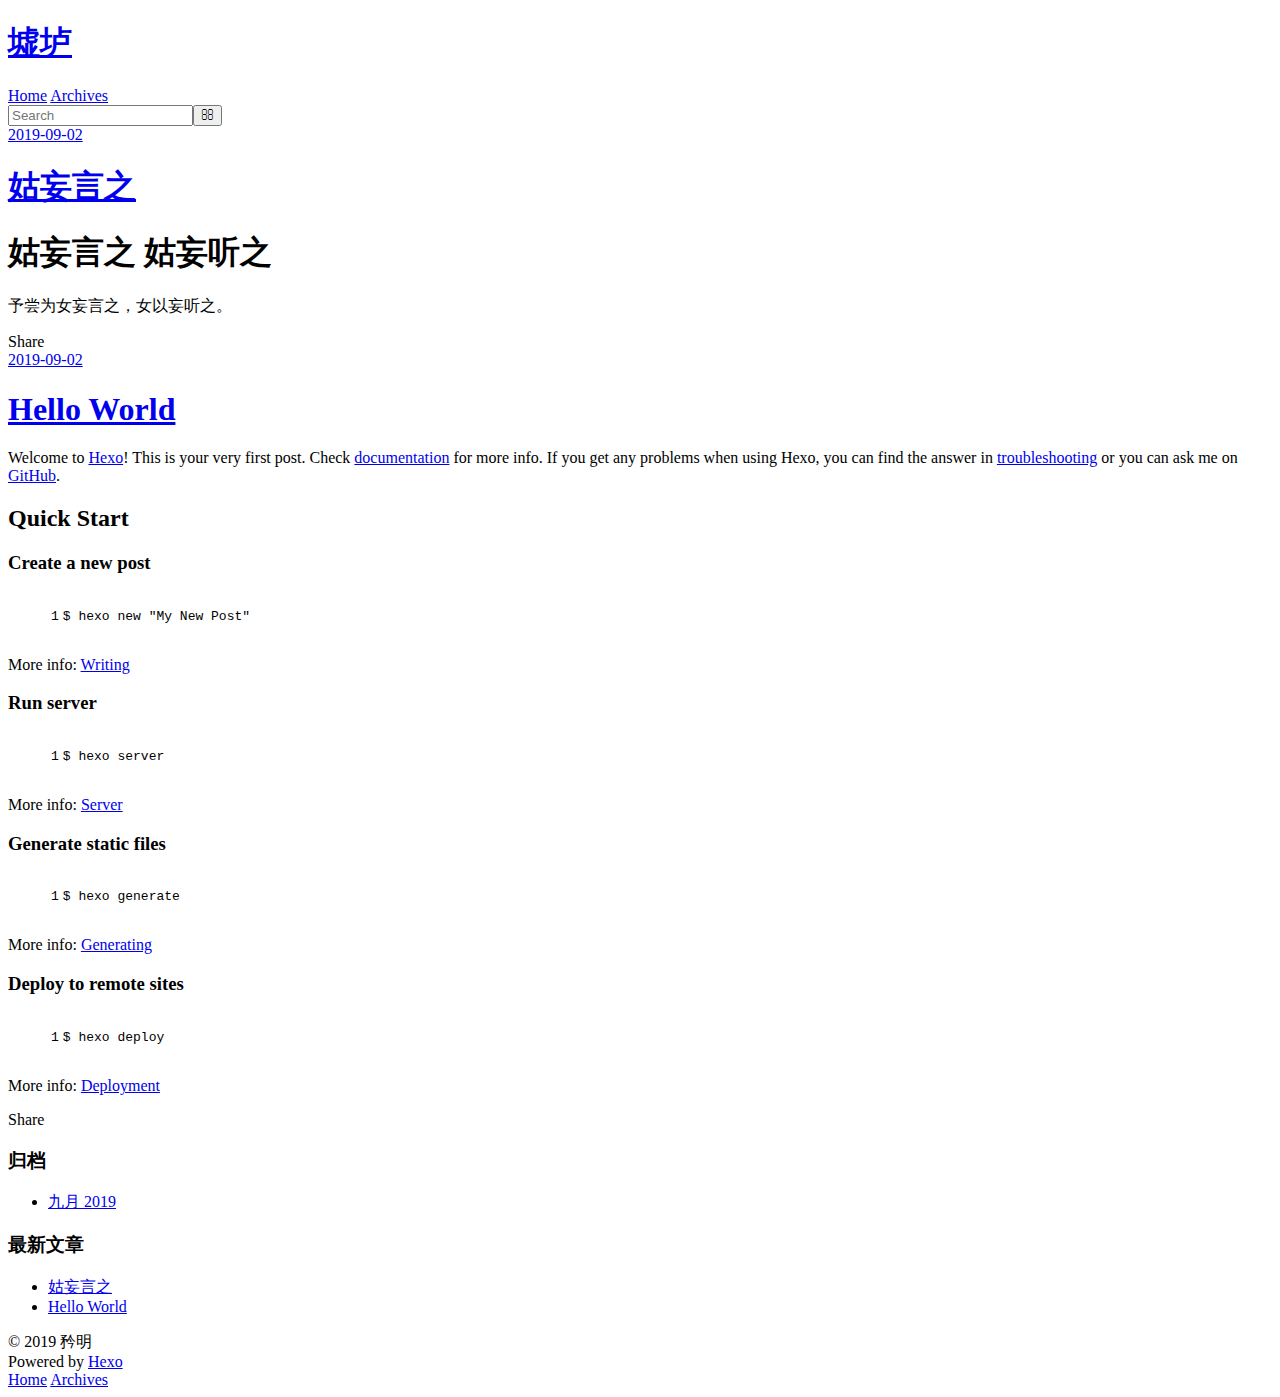
==== commit ab35705b: "Site updated: 2019-09-11 11:23:00" ====
--- a/index.html
+++ b/index.html
@@ -1,60 +1,12 @@
 <!DOCTYPE html>
-
-
-
-
-
-<html lang="zh-CN">
-<head>
-  <meta charset="UTF-8">
-<meta name="viewport" content="width=device-width, initial-scale=1, maximum-scale=2">
-<meta name="theme-color" content="#222">
-<meta name="generator" content="Hexo 3.9.0">
-  <link rel="apple-touch-icon" sizes="180x180" href="/xulu.github.io/images/apple-touch-icon-next.png?v=7.4.0">
-  <link rel="icon" type="image/png" sizes="32x32" href="/xulu.github.io/images/favicon-32x32-next.png?v=7.4.0">
-  <link rel="icon" type="image/png" sizes="16x16" href="/xulu.github.io/images/favicon-16x16-next.png?v=7.4.0">
-  <link rel="mask-icon" href="/xulu.github.io/images/logo.svg?v=7.4.0" color="#222">
-
-<link rel="stylesheet" href="/xulu.github.io/css/main.css?v=7.4.0">
-
-
-<link rel="stylesheet" href="/xulu.github.io/lib/font-awesome/css/font-awesome.min.css?v=4.7.0">
-
-
-<script id="hexo-configurations">
-  var NexT = window.NexT || {};
-  var CONFIG = {
-    root: '/xulu.github.io/',
-    scheme: 'Muse',
-    version: '7.4.0',
-    exturl: false,
-    sidebar: {"position":"left","display":"post","offset":12,"onmobile":false},
-    copycode: {"enable":false,"show_result":false,"style":null},
-    back2top: {"enable":true,"sidebar":false,"scrollpercent":false},
-    bookmark: {"enable":false,"color":"#222","save":"auto"},
-    fancybox: false,
-    mediumzoom: false,
-    lazyload: false,
-    pangu: false,
-    algolia: {
-      appID: '',
-      apiKey: '',
-      indexName: '',
-      hits: {"per_page":10},
-      labels: {"input_placeholder":"Search for Posts","hits_empty":"We didn't find any results for the search: ${query}","hits_stats":"${hits} results found in ${time} ms"}
-    },
-    localsearch: {"enable":false,"trigger":"auto","top_n_per_article":1,"unescape":false,"preload":false},
-    path: '',
-    motion: {"enable":true,"async":false,"transition":{"post_block":"fadeIn","post_header":"slideDownIn","post_body":"slideDownIn","coll_header":"slideLeftIn","sidebar":"slideUpIn"}},
-    translation: {
-      copy_button: '复制',
-      copy_success: '复制成功',
-      copy_failure: '复制失败'
-    },
-    sidebarPadding: 40
-  };
-</script>
-
+<html>
+<head><meta name="generator" content="Hexo 3.9.0">
+  <meta charset="utf-8">
+  
+
+  
+  <title>墟垆</title>
+  <meta name="viewport" content="width=device-width, initial-scale=1, maximum-scale=1">
   <meta property="og:type" content="website">
 <meta property="og:title" content="墟垆">
 <meta property="og:url" content="httpx://yoursite.com/index.html">
@@ -62,252 +14,114 @@
 <meta property="og:locale" content="zh-CN">
 <meta name="twitter:card" content="summary">
 <meta name="twitter:title" content="墟垆">
-  <link rel="canonical" href="httpx://yoursite.com/">
-
-
-<script id="page-configurations">
-  // https://hexo.io/docs/variables.html
-  CONFIG.page = {
-    sidebar: "",
-    isHome: true,
-    isPost: false,
-    isPage: false,
-    isArchive: false
-  };
-</script>
-
-  <title>墟垆</title>
-  
-
-
-
-
-
-
-
-
-  <noscript>
-  <style>
-  .use-motion .brand,
-  .use-motion .menu-item,
-  .sidebar-inner,
-  .use-motion .post-block,
-  .use-motion .pagination,
-  .use-motion .comments,
-  .use-motion .post-header,
-  .use-motion .post-body,
-  .use-motion .collection-header { opacity: initial; }
-
-  .use-motion .logo,
-  .use-motion .site-title,
-  .use-motion .site-subtitle {
-    opacity: initial;
-    top: initial;
-  }
-
-  .use-motion .logo-line-before i { left: initial; }
-  .use-motion .logo-line-after i { right: initial; }
-  </style>
-</noscript>
-
+  
+    <link rel="alternate" href="/xulu.github.io/atom.xml" title="墟垆" type="application/atom+xml">
+  
+  
+    <link rel="icon" href="/favicon.png">
+  
+  
+    <link href="//fonts.googleapis.com/css?family=Source+Code+Pro" rel="stylesheet" type="text/css">
+  
+  <link rel="stylesheet" href="/xulu.github.io/css/style.css">
 </head>
-
-<body itemscope itemtype="http://schema.org/WebPage" lang="zh-CN">
-  <div class="container use-motion">
-    <div class="headband"></div>
-
-    <header id="header" class="header" itemscope itemtype="http://schema.org/WPHeader">
-      <div class="header-inner"><div class="site-brand-container">
-  <div class="site-meta">
-
-    <div>
-      <a href="/xulu.github.io/" class="brand" rel="start">
-        <span class="logo-line-before"><i></i></span>
-        <span class="site-title">墟垆</span>
-        <span class="logo-line-after"><i></i></span>
-      </a>
-    </div>
-  </div>
-
-  <div class="site-nav-toggle">
-    <button aria-label="切换导航栏">
-      <span class="btn-bar"></span>
-      <span class="btn-bar"></span>
-      <span class="btn-bar"></span>
-    </button>
-  </div>
-</div>
-
-
-<nav class="site-nav">
-  
-  <ul id="menu" class="menu">
-      
-      
-      
-        
-        <li class="menu-item menu-item-home">
-      
-    
-
-    <a href="/xulu.github.io/" rel="section"><i class="menu-item-icon fa fa-fw fa-home"></i> <br>首页</a>
-
-  </li>
-      
-      
-      
-        
-        <li class="menu-item menu-item-archives">
-      
-    
-
-    <a href="/xulu.github.io/archives/" rel="section"><i class="menu-item-icon fa fa-fw fa-archive"></i> <br>归档</a>
-
-  </li>
-  </ul>
-
-    
-
-</nav>
-</div>
-    </header>
-
-    
-  <div class="back-to-top">
-    <i class="fa fa-arrow-up"></i>
-    <span>0%</span>
-  </div>
-
-
-    <main id="main" class="main">
-      <div class="main-inner">
-        <div class="content-wrap">
-          <div id="content" class="content">
-            
-  <div id="posts" class="posts-expand">
-        <article itemscope itemtype="http://schema.org/Article">
-  
-  
-  
-  <div class="post-block home">
-    <link itemprop="mainEntityOfPage" href="httpx://yoursite.com/xulu.github.io/2019/09/02/姑妄言之/">
-
-    <span hidden itemprop="author" itemscope itemtype="http://schema.org/Person">
-      <meta itemprop="name" content="矜明">
-      <meta itemprop="description" content="">
-      <meta itemprop="image" content="/xulu.github.io/images/avatar.gif">
-    </span>
-
-    <span hidden itemprop="publisher" itemscope itemtype="http://schema.org/Organization">
-      <meta itemprop="name" content="墟垆">
-    </span>
-      <header class="post-header">
-        <h1 class="post-title" itemprop="name headline">
-            
-            <a href="/xulu.github.io/2019/09/02/姑妄言之/" class="post-title-link" itemprop="url">姑妄言之</a>
-          
-        </h1>
-
-        <div class="post-meta">
-            <span class="post-meta-item">
-              <span class="post-meta-item-icon">
-                <i class="fa fa-calendar-o"></i>
-              </span>
-              <span class="post-meta-item-text">发表于</span>
-
-              
-                
-              
-
-              <time title="创建时间：2019-09-02 20:02:52 / 修改时间：20:06:15" itemprop="dateCreated datePublished" datetime="2019-09-02T20:02:52+08:00">2019-09-02</time>
-            </span>
-          
-            
-
-            
-          
-
-          
-
-        </div>
+</html>
+<body>
+  <div id="container">
+    <div id="wrap">
+      <header id="header">
+  <div id="banner"></div>
+  <div id="header-outer" class="outer">
+    <div id="header-title" class="inner">
+      <h1 id="logo-wrap">
+        <a href="/xulu.github.io/" id="logo">墟垆</a>
+      </h1>
+      
+    </div>
+    <div id="header-inner" class="inner">
+      <nav id="main-nav">
+        <a id="main-nav-toggle" class="nav-icon"></a>
+        
+          <a class="main-nav-link" href="/xulu.github.io/">Home</a>
+        
+          <a class="main-nav-link" href="/xulu.github.io/archives">Archives</a>
+        
+      </nav>
+      <nav id="sub-nav">
+        
+          <a id="nav-rss-link" class="nav-icon" href="/xulu.github.io/atom.xml" title="RSS Feed"></a>
+        
+        <a id="nav-search-btn" class="nav-icon" title="搜索"></a>
+      </nav>
+      <div id="search-form-wrap">
+        <form action="//google.com/search" method="get" accept-charset="UTF-8" class="search-form"><input type="search" name="q" class="search-form-input" placeholder="Search"><button type="submit" class="search-form-submit">&#xF002;</button><input type="hidden" name="sitesearch" value="httpx://yoursite.com"></form>
+      </div>
+    </div>
+  </div>
+</header>
+      <div class="outer">
+        <section id="main">
+  
+    <article id="post-姑妄言之" class="article article-type-post" itemscope itemprop="blogPost">
+  <div class="article-meta">
+    <a href="/xulu.github.io/2019/09/02/姑妄言之/" class="article-date">
+  <time datetime="2019-09-02T12:02:52.000Z" itemprop="datePublished">2019-09-02</time>
+</a>
+    
+  </div>
+  <div class="article-inner">
+    
+    
+      <header class="article-header">
+        
+  
+    <h1 itemprop="name">
+      <a class="article-title" href="/xulu.github.io/2019/09/02/姑妄言之/">姑妄言之</a>
+    </h1>
+  
+
       </header>
-
-    
-    
-    
-    <div class="post-body" itemprop="articleBody">
-
-      
-          <h1 id="姑妄言之-姑妄听之"><a href="#姑妄言之-姑妄听之" class="headerlink" title="姑妄言之  姑妄听之"></a>姑妄言之  姑妄听之</h1><p>予尝为女妄言之，女以妄听之。</p>
-
-        
-      
-    </div>
-
-    
-    
-    
-      <footer class="post-footer">
-          <div class="post-eof"></div>
-        
-      </footer>
-  </div>
-  
-  
-  
-  </article>
-
-    
-        <article itemscope itemtype="http://schema.org/Article">
-  
-  
-  
-  <div class="post-block home">
-    <link itemprop="mainEntityOfPage" href="httpx://yoursite.com/xulu.github.io/2019/09/02/hello-world/">
-
-    <span hidden itemprop="author" itemscope itemtype="http://schema.org/Person">
-      <meta itemprop="name" content="矜明">
-      <meta itemprop="description" content="">
-      <meta itemprop="image" content="/xulu.github.io/images/avatar.gif">
-    </span>
-
-    <span hidden itemprop="publisher" itemscope itemtype="http://schema.org/Organization">
-      <meta itemprop="name" content="墟垆">
-    </span>
-      <header class="post-header">
-        <h1 class="post-title" itemprop="name headline">
-            
-            <a href="/xulu.github.io/2019/09/02/hello-world/" class="post-title-link" itemprop="url">Hello World</a>
-          
-        </h1>
-
-        <div class="post-meta">
-            <span class="post-meta-item">
-              <span class="post-meta-item-icon">
-                <i class="fa fa-calendar-o"></i>
-              </span>
-              <span class="post-meta-item-text">发表于</span>
-
-              
-                
-              
-
-              <time title="创建时间：2019-09-02 18:36:34" itemprop="dateCreated datePublished" datetime="2019-09-02T18:36:34+08:00">2019-09-02</time>
-            </span>
-          
-
-          
-
-        </div>
+    
+    <div class="article-entry" itemprop="articleBody">
+      
+        <h1 id="姑妄言之-姑妄听之"><a href="#姑妄言之-姑妄听之" class="headerlink" title="姑妄言之  姑妄听之"></a>姑妄言之  姑妄听之</h1><p>予尝为女妄言之，女以妄听之。</p>
+
+      
+    </div>
+    <footer class="article-footer">
+      <a data-url="httpx://yoursite.com/2019/09/02/姑妄言之/" data-id="ck0ep6hra0001ksx8tvsxdcom" class="article-share-link">Share</a>
+      
+      
+    </footer>
+  </div>
+  
+</article>
+
+
+  
+    <article id="post-hello-world" class="article article-type-post" itemscope itemprop="blogPost">
+  <div class="article-meta">
+    <a href="/xulu.github.io/2019/09/02/hello-world/" class="article-date">
+  <time datetime="2019-09-02T10:36:34.438Z" itemprop="datePublished">2019-09-02</time>
+</a>
+    
+  </div>
+  <div class="article-inner">
+    
+    
+      <header class="article-header">
+        
+  
+    <h1 itemprop="name">
+      <a class="article-title" href="/xulu.github.io/2019/09/02/hello-world/">Hello World</a>
+    </h1>
+  
+
       </header>
-
-    
-    
-    
-    <div class="post-body" itemprop="articleBody">
-
-      
-          <p>Welcome to <a href="https://hexo.io/" target="_blank" rel="noopener">Hexo</a>! This is your very first post. Check <a href="https://hexo.io/docs/" target="_blank" rel="noopener">documentation</a> for more info. If you get any problems when using Hexo, you can find the answer in <a href="https://hexo.io/docs/troubleshooting.html" target="_blank" rel="noopener">troubleshooting</a> or you can ask me on <a href="https://github.com/hexojs/hexo/issues" target="_blank" rel="noopener">GitHub</a>.</p>
+    
+    <div class="article-entry" itemprop="articleBody">
+      
+        <p>Welcome to <a href="https://hexo.io/" target="_blank" rel="noopener">Hexo</a>! This is your very first post. Check <a href="https://hexo.io/docs/" target="_blank" rel="noopener">documentation</a> for more info. If you get any problems when using Hexo, you can find the answer in <a href="https://hexo.io/docs/troubleshooting.html" target="_blank" rel="noopener">troubleshooting</a> or you can ask me on <a href="https://github.com/hexojs/hexo/issues" target="_blank" rel="noopener">GitHub</a>.</p>
 <h2 id="Quick-Start"><a href="#Quick-Start" class="headerlink" title="Quick Start"></a>Quick Start</h2><h3 id="Create-a-new-post"><a href="#Create-a-new-post" class="headerlink" title="Create a new post"></a>Create a new post</h3><figure class="highlight bash"><table><tr><td class="gutter"><pre><span class="line">1</span><br></pre></td><td class="code"><pre><span class="line">$ hexo new <span class="string">"My New Post"</span></span><br></pre></td></tr></table></figure>
 
 <p>More info: <a href="https://hexo.io/docs/writing.html" target="_blank" rel="noopener">Writing</a></p>
@@ -321,158 +135,95 @@
 
 <p>More info: <a href="https://hexo.io/docs/deployment.html" target="_blank" rel="noopener">Deployment</a></p>
 
-        
-      
-    </div>
-
-    
-    
-    
-      <footer class="post-footer">
-          <div class="post-eof"></div>
-        
-      </footer>
-  </div>
-  
-  
-  
-  </article>
-
-    
-  </div>
-
-  
-
-
-          </div>
-          
-
-        </div>
-          
-  
-  <div class="sidebar-toggle">
-    <div class="sidebar-toggle-line-wrap">
-      <span class="sidebar-toggle-line sidebar-toggle-line-first"></span>
-      <span class="sidebar-toggle-line sidebar-toggle-line-middle"></span>
-      <span class="sidebar-toggle-line sidebar-toggle-line-last"></span>
-    </div>
-  </div>
-
-  <aside class="sidebar">
-    <div class="sidebar-inner">
-
-      <ul class="sidebar-nav motion-element">
-        <li class="sidebar-nav-toc">
-          文章目录
-        </li>
-        <li class="sidebar-nav-overview">
-          站点概览
-        </li>
+      
+    </div>
+    <footer class="article-footer">
+      <a data-url="httpx://yoursite.com/2019/09/02/hello-world/" data-id="ck0ep6hqx0000ksx8f8z3afys" class="article-share-link">Share</a>
+      
+      
+    </footer>
+  </div>
+  
+</article>
+
+
+  
+
+
+</section>
+        
+          <aside id="sidebar">
+  
+    
+
+  
+    
+
+  
+    
+  
+    
+  <div class="widget-wrap">
+    <h3 class="widget-title">归档</h3>
+    <div class="widget">
+      <ul class="archive-list"><li class="archive-list-item"><a class="archive-list-link" href="/xulu.github.io/archives/2019/09/">九月 2019</a></li></ul>
+    </div>
+  </div>
+
+
+  
+    
+  <div class="widget-wrap">
+    <h3 class="widget-title">最新文章</h3>
+    <div class="widget">
+      <ul>
+        
+          <li>
+            <a href="/xulu.github.io/2019/09/02/姑妄言之/">姑妄言之</a>
+          </li>
+        
+          <li>
+            <a href="/xulu.github.io/2019/09/02/hello-world/">Hello World</a>
+          </li>
+        
       </ul>
-
-      <!--noindex-->
-      <div class="post-toc-wrap sidebar-panel">
+    </div>
+  </div>
+
+  
+</aside>
+        
       </div>
-      <!--/noindex-->
-
-      <div class="site-overview-wrap sidebar-panel">
-        <div class="site-author motion-element" itemprop="author" itemscope itemtype="http://schema.org/Person">
-  <p class="site-author-name" itemprop="name">矜明</p>
-  <div class="site-description" itemprop="description"></div>
-</div>
-  <nav class="site-state motion-element">
-      <div class="site-state-item site-state-posts">
-        
-          <a href="/xulu.github.io/archives/">
-        
-          <span class="site-state-item-count">2</span>
-          <span class="site-state-item-name">日志</span>
-        </a>
-      </div>
-    
-  </nav>
-
-
-
-      </div>
-
-    </div>
-  </aside>
-  <div id="sidebar-dimmer"></div>
-
-
-      </div>
-    </main>
-
-    <footer id="footer" class="footer">
-      <div class="footer-inner">
-        <div class="copyright">&copy; <span itemprop="copyrightYear">2019</span>
-  <span class="with-love" id="animate">
-    <i class="fa fa-user"></i>
-  </span>
-  <span class="author" itemprop="copyrightHolder">矜明</span>
-</div>
-  <div class="powered-by">由 <a href="https://hexo.io" class="theme-link" rel="noopener" target="_blank">Hexo</a> 强力驱动 v3.9.0</div>
-  <span class="post-meta-divider">|</span>
-  <div class="theme-info">主题 – <a href="https://theme-next.org" class="theme-link" rel="noopener" target="_blank">NexT.Muse</a> v7.4.0</div>
-
-        
-
-
-
-
-
-
-
-
-
-
-
-
-        
-      </div>
-    </footer>
-  </div>
-
-  
-
-
-  <script src="/xulu.github.io/lib/anime.min.js?v=3.1.0"></script>
-  <script src="/xulu.github.io/lib/velocity/velocity.min.js?v=1.2.1"></script>
-  <script src="/xulu.github.io/lib/velocity/velocity.ui.min.js?v=1.2.1"></script>
-<script src="/xulu.github.io/js/utils.js?v=7.4.0"></script><script src="/xulu.github.io/js/motion.js?v=7.4.0"></script>
-<script src="/xulu.github.io/js/schemes/muse.js?v=7.4.0"></script>
-<script src="/xulu.github.io/js/next-boot.js?v=7.4.0"></script>
-
-
-
-  
-
-
-
-
-
-
-
-
-
-
-
-
-
-
-
-
-
-
-
-
-
-  
-
-  
-
-  
-
+      <footer id="footer">
+  
+  <div class="outer">
+    <div id="footer-info" class="inner">
+      &copy; 2019 矜明<br>
+      Powered by <a href="http://hexo.io/" target="_blank">Hexo</a>
+    </div>
+  </div>
+</footer>
+    </div>
+    <nav id="mobile-nav">
+  
+    <a href="/xulu.github.io/" class="mobile-nav-link">Home</a>
+  
+    <a href="/xulu.github.io/archives" class="mobile-nav-link">Archives</a>
+  
+</nav>
+    
+
+<script src="//ajax.googleapis.com/ajax/libs/jquery/2.0.3/jquery.min.js"></script>
+
+
+  <link rel="stylesheet" href="/xulu.github.io/fancybox/jquery.fancybox.css">
+  <script src="/xulu.github.io/fancybox/jquery.fancybox.pack.js"></script>
+
+
+<script src="/xulu.github.io/js/script.js"></script>
+
+
+
+  </div>
 </body>
-</html>
+</html>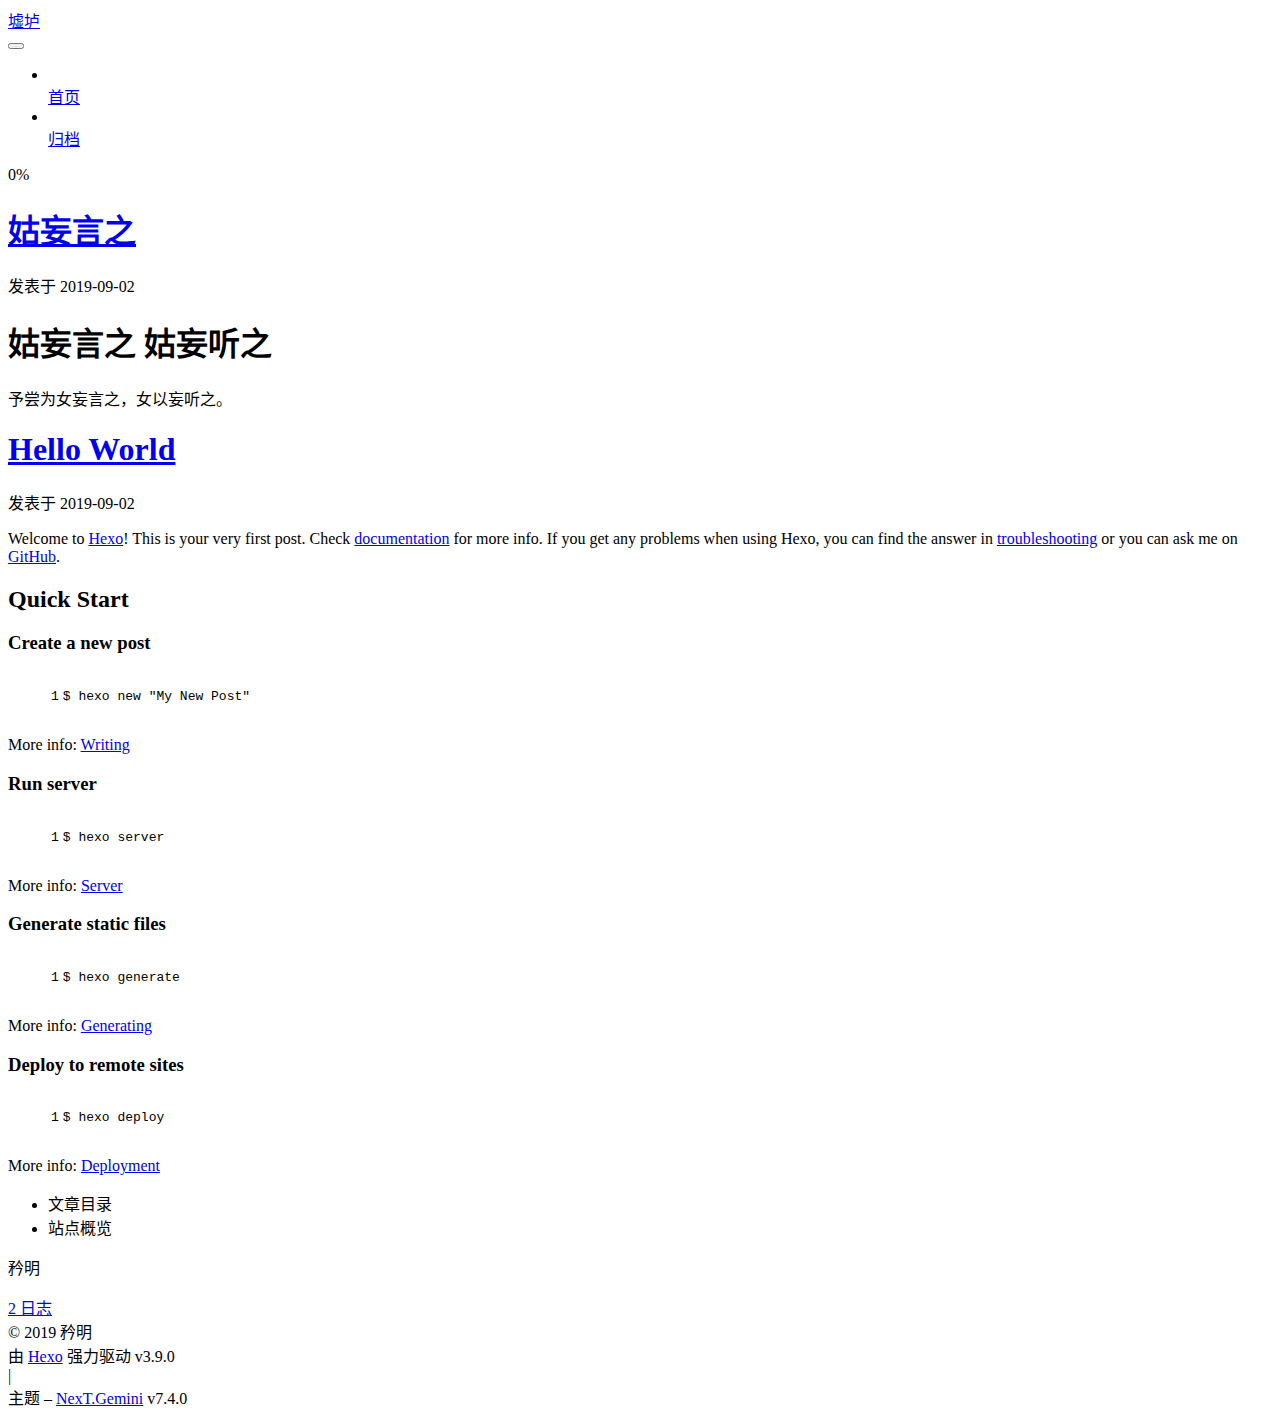
==== commit c16408c3: "Site updated: 2019-09-11 11:24:03" ====
--- a/index.html
+++ b/index.html
@@ -1,12 +1,60 @@
 <!DOCTYPE html>
-<html>
-<head><meta name="generator" content="Hexo 3.9.0">
-  <meta charset="utf-8">
-  
-
-  
-  <title>墟垆</title>
-  <meta name="viewport" content="width=device-width, initial-scale=1, maximum-scale=1">
+
+
+
+
+
+<html lang="zh-CN">
+<head>
+  <meta charset="UTF-8">
+<meta name="viewport" content="width=device-width, initial-scale=1, maximum-scale=2">
+<meta name="theme-color" content="#222">
+<meta name="generator" content="Hexo 3.9.0">
+  <link rel="apple-touch-icon" sizes="180x180" href="/xulu.github.io/images/apple-touch-icon-next.png?v=7.4.0">
+  <link rel="icon" type="image/png" sizes="32x32" href="/xulu.github.io/images/favicon-32x32-next.png?v=7.4.0">
+  <link rel="icon" type="image/png" sizes="16x16" href="/xulu.github.io/images/favicon-16x16-next.png?v=7.4.0">
+  <link rel="mask-icon" href="/xulu.github.io/images/logo.svg?v=7.4.0" color="#222">
+
+<link rel="stylesheet" href="/xulu.github.io/css/main.css?v=7.4.0">
+
+
+<link rel="stylesheet" href="/xulu.github.io/lib/font-awesome/css/font-awesome.min.css?v=4.7.0">
+
+
+<script id="hexo-configurations">
+  var NexT = window.NexT || {};
+  var CONFIG = {
+    root: '/xulu.github.io/',
+    scheme: 'Gemini',
+    version: '7.4.0',
+    exturl: false,
+    sidebar: {"position":"left","display":"post","offset":12,"onmobile":false},
+    copycode: {"enable":false,"show_result":false,"style":null},
+    back2top: {"enable":true,"sidebar":false,"scrollpercent":false},
+    bookmark: {"enable":false,"color":"#222","save":"auto"},
+    fancybox: false,
+    mediumzoom: false,
+    lazyload: false,
+    pangu: false,
+    algolia: {
+      appID: '',
+      apiKey: '',
+      indexName: '',
+      hits: {"per_page":10},
+      labels: {"input_placeholder":"Search for Posts","hits_empty":"We didn't find any results for the search: ${query}","hits_stats":"${hits} results found in ${time} ms"}
+    },
+    localsearch: {"enable":false,"trigger":"auto","top_n_per_article":1,"unescape":false,"preload":false},
+    path: '',
+    motion: {"enable":true,"async":false,"transition":{"post_block":"fadeIn","post_header":"slideDownIn","post_body":"slideDownIn","coll_header":"slideLeftIn","sidebar":"slideUpIn"}},
+    translation: {
+      copy_button: '复制',
+      copy_success: '复制成功',
+      copy_failure: '复制失败'
+    },
+    sidebarPadding: 40
+  };
+</script>
+
   <meta property="og:type" content="website">
 <meta property="og:title" content="墟垆">
 <meta property="og:url" content="httpx://yoursite.com/index.html">
@@ -14,114 +62,252 @@
 <meta property="og:locale" content="zh-CN">
 <meta name="twitter:card" content="summary">
 <meta name="twitter:title" content="墟垆">
-  
-    <link rel="alternate" href="/xulu.github.io/atom.xml" title="墟垆" type="application/atom+xml">
-  
-  
-    <link rel="icon" href="/favicon.png">
-  
-  
-    <link href="//fonts.googleapis.com/css?family=Source+Code+Pro" rel="stylesheet" type="text/css">
-  
-  <link rel="stylesheet" href="/xulu.github.io/css/style.css">
+  <link rel="canonical" href="httpx://yoursite.com/">
+
+
+<script id="page-configurations">
+  // https://hexo.io/docs/variables.html
+  CONFIG.page = {
+    sidebar: "",
+    isHome: true,
+    isPost: false,
+    isPage: false,
+    isArchive: false
+  };
+</script>
+
+  <title>墟垆</title>
+  
+
+
+
+
+
+
+
+
+  <noscript>
+  <style>
+  .use-motion .brand,
+  .use-motion .menu-item,
+  .sidebar-inner,
+  .use-motion .post-block,
+  .use-motion .pagination,
+  .use-motion .comments,
+  .use-motion .post-header,
+  .use-motion .post-body,
+  .use-motion .collection-header { opacity: initial; }
+
+  .use-motion .logo,
+  .use-motion .site-title,
+  .use-motion .site-subtitle {
+    opacity: initial;
+    top: initial;
+  }
+
+  .use-motion .logo-line-before i { left: initial; }
+  .use-motion .logo-line-after i { right: initial; }
+  </style>
+</noscript>
+
 </head>
-</html>
-<body>
-  <div id="container">
-    <div id="wrap">
-      <header id="header">
-  <div id="banner"></div>
-  <div id="header-outer" class="outer">
-    <div id="header-title" class="inner">
-      <h1 id="logo-wrap">
-        <a href="/xulu.github.io/" id="logo">墟垆</a>
-      </h1>
-      
+
+<body itemscope itemtype="http://schema.org/WebPage" lang="zh-CN">
+  <div class="container use-motion">
+    <div class="headband"></div>
+
+    <header id="header" class="header" itemscope itemtype="http://schema.org/WPHeader">
+      <div class="header-inner"><div class="site-brand-container">
+  <div class="site-meta">
+
+    <div>
+      <a href="/xulu.github.io/" class="brand" rel="start">
+        <span class="logo-line-before"><i></i></span>
+        <span class="site-title">墟垆</span>
+        <span class="logo-line-after"><i></i></span>
+      </a>
     </div>
-    <div id="header-inner" class="inner">
-      <nav id="main-nav">
-        <a id="main-nav-toggle" class="nav-icon"></a>
-        
-          <a class="main-nav-link" href="/xulu.github.io/">Home</a>
-        
-          <a class="main-nav-link" href="/xulu.github.io/archives">Archives</a>
-        
-      </nav>
-      <nav id="sub-nav">
-        
-          <a id="nav-rss-link" class="nav-icon" href="/xulu.github.io/atom.xml" title="RSS Feed"></a>
-        
-        <a id="nav-search-btn" class="nav-icon" title="搜索"></a>
-      </nav>
-      <div id="search-form-wrap">
-        <form action="//google.com/search" method="get" accept-charset="UTF-8" class="search-form"><input type="search" name="q" class="search-form-input" placeholder="Search"><button type="submit" class="search-form-submit">&#xF002;</button><input type="hidden" name="sitesearch" value="httpx://yoursite.com"></form>
-      </div>
+  </div>
+
+  <div class="site-nav-toggle">
+    <button aria-label="切换导航栏">
+      <span class="btn-bar"></span>
+      <span class="btn-bar"></span>
+      <span class="btn-bar"></span>
+    </button>
+  </div>
+</div>
+
+
+<nav class="site-nav">
+  
+  <ul id="menu" class="menu">
+      
+      
+      
+        
+        <li class="menu-item menu-item-home">
+      
+    
+
+    <a href="/xulu.github.io/" rel="section"><i class="menu-item-icon fa fa-fw fa-home"></i> <br>首页</a>
+
+  </li>
+      
+      
+      
+        
+        <li class="menu-item menu-item-archives">
+      
+    
+
+    <a href="/xulu.github.io/archives/" rel="section"><i class="menu-item-icon fa fa-fw fa-archive"></i> <br>归档</a>
+
+  </li>
+  </ul>
+
+</nav>
+</div>
+    </header>
+
+    
+  <div class="back-to-top">
+    <i class="fa fa-arrow-up"></i>
+    <span>0%</span>
+  </div>
+
+
+    <main id="main" class="main">
+      <div class="main-inner">
+        <div class="content-wrap">
+            
+
+          <div id="content" class="content">
+            
+  <div id="posts" class="posts-expand">
+        <article itemscope itemtype="http://schema.org/Article">
+  
+  
+  
+  <div class="post-block home">
+    <link itemprop="mainEntityOfPage" href="httpx://yoursite.com/xulu.github.io/2019/09/02/姑妄言之/">
+
+    <span hidden itemprop="author" itemscope itemtype="http://schema.org/Person">
+      <meta itemprop="name" content="矜明">
+      <meta itemprop="description" content="">
+      <meta itemprop="image" content="/xulu.github.io/images/avatar.gif">
+    </span>
+
+    <span hidden itemprop="publisher" itemscope itemtype="http://schema.org/Organization">
+      <meta itemprop="name" content="墟垆">
+    </span>
+      <header class="post-header">
+        <h1 class="post-title" itemprop="name headline">
+            
+            <a href="/xulu.github.io/2019/09/02/姑妄言之/" class="post-title-link" itemprop="url">姑妄言之</a>
+          
+        </h1>
+
+        <div class="post-meta">
+            <span class="post-meta-item">
+              <span class="post-meta-item-icon">
+                <i class="fa fa-calendar-o"></i>
+              </span>
+              <span class="post-meta-item-text">发表于</span>
+
+              
+                
+              
+
+              <time title="创建时间：2019-09-02 20:02:52 / 修改时间：20:06:15" itemprop="dateCreated datePublished" datetime="2019-09-02T20:02:52+08:00">2019-09-02</time>
+            </span>
+          
+            
+
+            
+          
+
+          
+
+        </div>
+      </header>
+
+    
+    
+    
+    <div class="post-body" itemprop="articleBody">
+
+      
+          <h1 id="姑妄言之-姑妄听之"><a href="#姑妄言之-姑妄听之" class="headerlink" title="姑妄言之  姑妄听之"></a>姑妄言之  姑妄听之</h1><p>予尝为女妄言之，女以妄听之。</p>
+
+        
+      
     </div>
-  </div>
-</header>
-      <div class="outer">
-        <section id="main">
-  
-    <article id="post-姑妄言之" class="article article-type-post" itemscope itemprop="blogPost">
-  <div class="article-meta">
-    <a href="/xulu.github.io/2019/09/02/姑妄言之/" class="article-date">
-  <time datetime="2019-09-02T12:02:52.000Z" itemprop="datePublished">2019-09-02</time>
-</a>
-    
-  </div>
-  <div class="article-inner">
-    
-    
-      <header class="article-header">
-        
-  
-    <h1 itemprop="name">
-      <a class="article-title" href="/xulu.github.io/2019/09/02/姑妄言之/">姑妄言之</a>
-    </h1>
-  
-
+
+    
+    
+    
+      <footer class="post-footer">
+          <div class="post-eof"></div>
+        
+      </footer>
+  </div>
+  
+  
+  
+  </article>
+
+    
+        <article itemscope itemtype="http://schema.org/Article">
+  
+  
+  
+  <div class="post-block home">
+    <link itemprop="mainEntityOfPage" href="httpx://yoursite.com/xulu.github.io/2019/09/02/hello-world/">
+
+    <span hidden itemprop="author" itemscope itemtype="http://schema.org/Person">
+      <meta itemprop="name" content="矜明">
+      <meta itemprop="description" content="">
+      <meta itemprop="image" content="/xulu.github.io/images/avatar.gif">
+    </span>
+
+    <span hidden itemprop="publisher" itemscope itemtype="http://schema.org/Organization">
+      <meta itemprop="name" content="墟垆">
+    </span>
+      <header class="post-header">
+        <h1 class="post-title" itemprop="name headline">
+            
+            <a href="/xulu.github.io/2019/09/02/hello-world/" class="post-title-link" itemprop="url">Hello World</a>
+          
+        </h1>
+
+        <div class="post-meta">
+            <span class="post-meta-item">
+              <span class="post-meta-item-icon">
+                <i class="fa fa-calendar-o"></i>
+              </span>
+              <span class="post-meta-item-text">发表于</span>
+
+              
+                
+              
+
+              <time title="创建时间：2019-09-02 18:36:34" itemprop="dateCreated datePublished" datetime="2019-09-02T18:36:34+08:00">2019-09-02</time>
+            </span>
+          
+
+          
+
+        </div>
       </header>
-    
-    <div class="article-entry" itemprop="articleBody">
-      
-        <h1 id="姑妄言之-姑妄听之"><a href="#姑妄言之-姑妄听之" class="headerlink" title="姑妄言之  姑妄听之"></a>姑妄言之  姑妄听之</h1><p>予尝为女妄言之，女以妄听之。</p>
-
-      
-    </div>
-    <footer class="article-footer">
-      <a data-url="httpx://yoursite.com/2019/09/02/姑妄言之/" data-id="ck0ep6hra0001ksx8tvsxdcom" class="article-share-link">Share</a>
-      
-      
-    </footer>
-  </div>
-  
-</article>
-
-
-  
-    <article id="post-hello-world" class="article article-type-post" itemscope itemprop="blogPost">
-  <div class="article-meta">
-    <a href="/xulu.github.io/2019/09/02/hello-world/" class="article-date">
-  <time datetime="2019-09-02T10:36:34.438Z" itemprop="datePublished">2019-09-02</time>
-</a>
-    
-  </div>
-  <div class="article-inner">
-    
-    
-      <header class="article-header">
-        
-  
-    <h1 itemprop="name">
-      <a class="article-title" href="/xulu.github.io/2019/09/02/hello-world/">Hello World</a>
-    </h1>
-  
-
-      </header>
-    
-    <div class="article-entry" itemprop="articleBody">
-      
-        <p>Welcome to <a href="https://hexo.io/" target="_blank" rel="noopener">Hexo</a>! This is your very first post. Check <a href="https://hexo.io/docs/" target="_blank" rel="noopener">documentation</a> for more info. If you get any problems when using Hexo, you can find the answer in <a href="https://hexo.io/docs/troubleshooting.html" target="_blank" rel="noopener">troubleshooting</a> or you can ask me on <a href="https://github.com/hexojs/hexo/issues" target="_blank" rel="noopener">GitHub</a>.</p>
+
+    
+    
+    
+    <div class="post-body" itemprop="articleBody">
+
+      
+          <p>Welcome to <a href="https://hexo.io/" target="_blank" rel="noopener">Hexo</a>! This is your very first post. Check <a href="https://hexo.io/docs/" target="_blank" rel="noopener">documentation</a> for more info. If you get any problems when using Hexo, you can find the answer in <a href="https://hexo.io/docs/troubleshooting.html" target="_blank" rel="noopener">troubleshooting</a> or you can ask me on <a href="https://github.com/hexojs/hexo/issues" target="_blank" rel="noopener">GitHub</a>.</p>
 <h2 id="Quick-Start"><a href="#Quick-Start" class="headerlink" title="Quick Start"></a>Quick Start</h2><h3 id="Create-a-new-post"><a href="#Create-a-new-post" class="headerlink" title="Create a new post"></a>Create a new post</h3><figure class="highlight bash"><table><tr><td class="gutter"><pre><span class="line">1</span><br></pre></td><td class="code"><pre><span class="line">$ hexo new <span class="string">"My New Post"</span></span><br></pre></td></tr></table></figure>
 
 <p>More info: <a href="https://hexo.io/docs/writing.html" target="_blank" rel="noopener">Writing</a></p>
@@ -135,95 +321,159 @@
 
 <p>More info: <a href="https://hexo.io/docs/deployment.html" target="_blank" rel="noopener">Deployment</a></p>
 
+        
       
     </div>
-    <footer class="article-footer">
-      <a data-url="httpx://yoursite.com/2019/09/02/hello-world/" data-id="ck0ep6hqx0000ksx8f8z3afys" class="article-share-link">Share</a>
-      
-      
+
+    
+    
+    
+      <footer class="post-footer">
+          <div class="post-eof"></div>
+        
+      </footer>
+  </div>
+  
+  
+  
+  </article>
+
+    
+  </div>
+
+  
+
+
+          </div>
+          
+
+        </div>
+          
+  
+  <div class="sidebar-toggle">
+    <div class="sidebar-toggle-line-wrap">
+      <span class="sidebar-toggle-line sidebar-toggle-line-first"></span>
+      <span class="sidebar-toggle-line sidebar-toggle-line-middle"></span>
+      <span class="sidebar-toggle-line sidebar-toggle-line-last"></span>
+    </div>
+  </div>
+
+  <aside class="sidebar">
+    <div class="sidebar-inner">
+
+      <ul class="sidebar-nav motion-element">
+        <li class="sidebar-nav-toc">
+          文章目录
+        </li>
+        <li class="sidebar-nav-overview">
+          站点概览
+        </li>
+      </ul>
+
+      <!--noindex-->
+      <div class="post-toc-wrap sidebar-panel">
+      </div>
+      <!--/noindex-->
+
+      <div class="site-overview-wrap sidebar-panel">
+        <div class="site-author motion-element" itemprop="author" itemscope itemtype="http://schema.org/Person">
+  <p class="site-author-name" itemprop="name">矜明</p>
+  <div class="site-description" itemprop="description"></div>
+</div>
+  <nav class="site-state motion-element">
+      <div class="site-state-item site-state-posts">
+        
+          <a href="/xulu.github.io/archives/">
+        
+          <span class="site-state-item-count">2</span>
+          <span class="site-state-item-name">日志</span>
+        </a>
+      </div>
+    
+  </nav>
+
+
+
+      </div>
+
+    </div>
+  </aside>
+  <div id="sidebar-dimmer"></div>
+
+
+      </div>
+    </main>
+
+    <footer id="footer" class="footer">
+      <div class="footer-inner">
+        <div class="copyright">&copy; <span itemprop="copyrightYear">2019</span>
+  <span class="with-love" id="animate">
+    <i class="fa fa-user"></i>
+  </span>
+  <span class="author" itemprop="copyrightHolder">矜明</span>
+</div>
+  <div class="powered-by">由 <a href="https://hexo.io" class="theme-link" rel="noopener" target="_blank">Hexo</a> 强力驱动 v3.9.0</div>
+  <span class="post-meta-divider">|</span>
+  <div class="theme-info">主题 – <a href="https://theme-next.org" class="theme-link" rel="noopener" target="_blank">NexT.Gemini</a> v7.4.0</div>
+
+        
+
+
+
+
+
+
+
+
+
+
+
+
+        
+      </div>
     </footer>
   </div>
-  
-</article>
-
-
-  
-
-
-</section>
-        
-          <aside id="sidebar">
-  
-    
-
-  
-    
-
-  
-    
-  
-    
-  <div class="widget-wrap">
-    <h3 class="widget-title">归档</h3>
-    <div class="widget">
-      <ul class="archive-list"><li class="archive-list-item"><a class="archive-list-link" href="/xulu.github.io/archives/2019/09/">九月 2019</a></li></ul>
-    </div>
-  </div>
-
-
-  
-    
-  <div class="widget-wrap">
-    <h3 class="widget-title">最新文章</h3>
-    <div class="widget">
-      <ul>
-        
-          <li>
-            <a href="/xulu.github.io/2019/09/02/姑妄言之/">姑妄言之</a>
-          </li>
-        
-          <li>
-            <a href="/xulu.github.io/2019/09/02/hello-world/">Hello World</a>
-          </li>
-        
-      </ul>
-    </div>
-  </div>
-
-  
-</aside>
-        
-      </div>
-      <footer id="footer">
-  
-  <div class="outer">
-    <div id="footer-info" class="inner">
-      &copy; 2019 矜明<br>
-      Powered by <a href="http://hexo.io/" target="_blank">Hexo</a>
-    </div>
-  </div>
-</footer>
-    </div>
-    <nav id="mobile-nav">
-  
-    <a href="/xulu.github.io/" class="mobile-nav-link">Home</a>
-  
-    <a href="/xulu.github.io/archives" class="mobile-nav-link">Archives</a>
-  
-</nav>
-    
-
-<script src="//ajax.googleapis.com/ajax/libs/jquery/2.0.3/jquery.min.js"></script>
-
-
-  <link rel="stylesheet" href="/xulu.github.io/fancybox/jquery.fancybox.css">
-  <script src="/xulu.github.io/fancybox/jquery.fancybox.pack.js"></script>
-
-
-<script src="/xulu.github.io/js/script.js"></script>
-
-
-
-  </div>
+
+  
+
+
+  <script src="/xulu.github.io/lib/anime.min.js?v=3.1.0"></script>
+  <script src="/xulu.github.io/lib/velocity/velocity.min.js?v=1.2.1"></script>
+  <script src="/xulu.github.io/lib/velocity/velocity.ui.min.js?v=1.2.1"></script>
+<script src="/xulu.github.io/js/utils.js?v=7.4.0"></script><script src="/xulu.github.io/js/motion.js?v=7.4.0"></script>
+<script src="/xulu.github.io/js/schemes/pisces.js?v=7.4.0"></script>
+
+<script src="/xulu.github.io/js/next-boot.js?v=7.4.0"></script>
+
+
+
+  
+
+
+
+
+
+
+
+
+
+
+
+
+
+
+
+
+
+
+
+
+
+  
+
+  
+
+  
+
 </body>
-</html>+</html>
